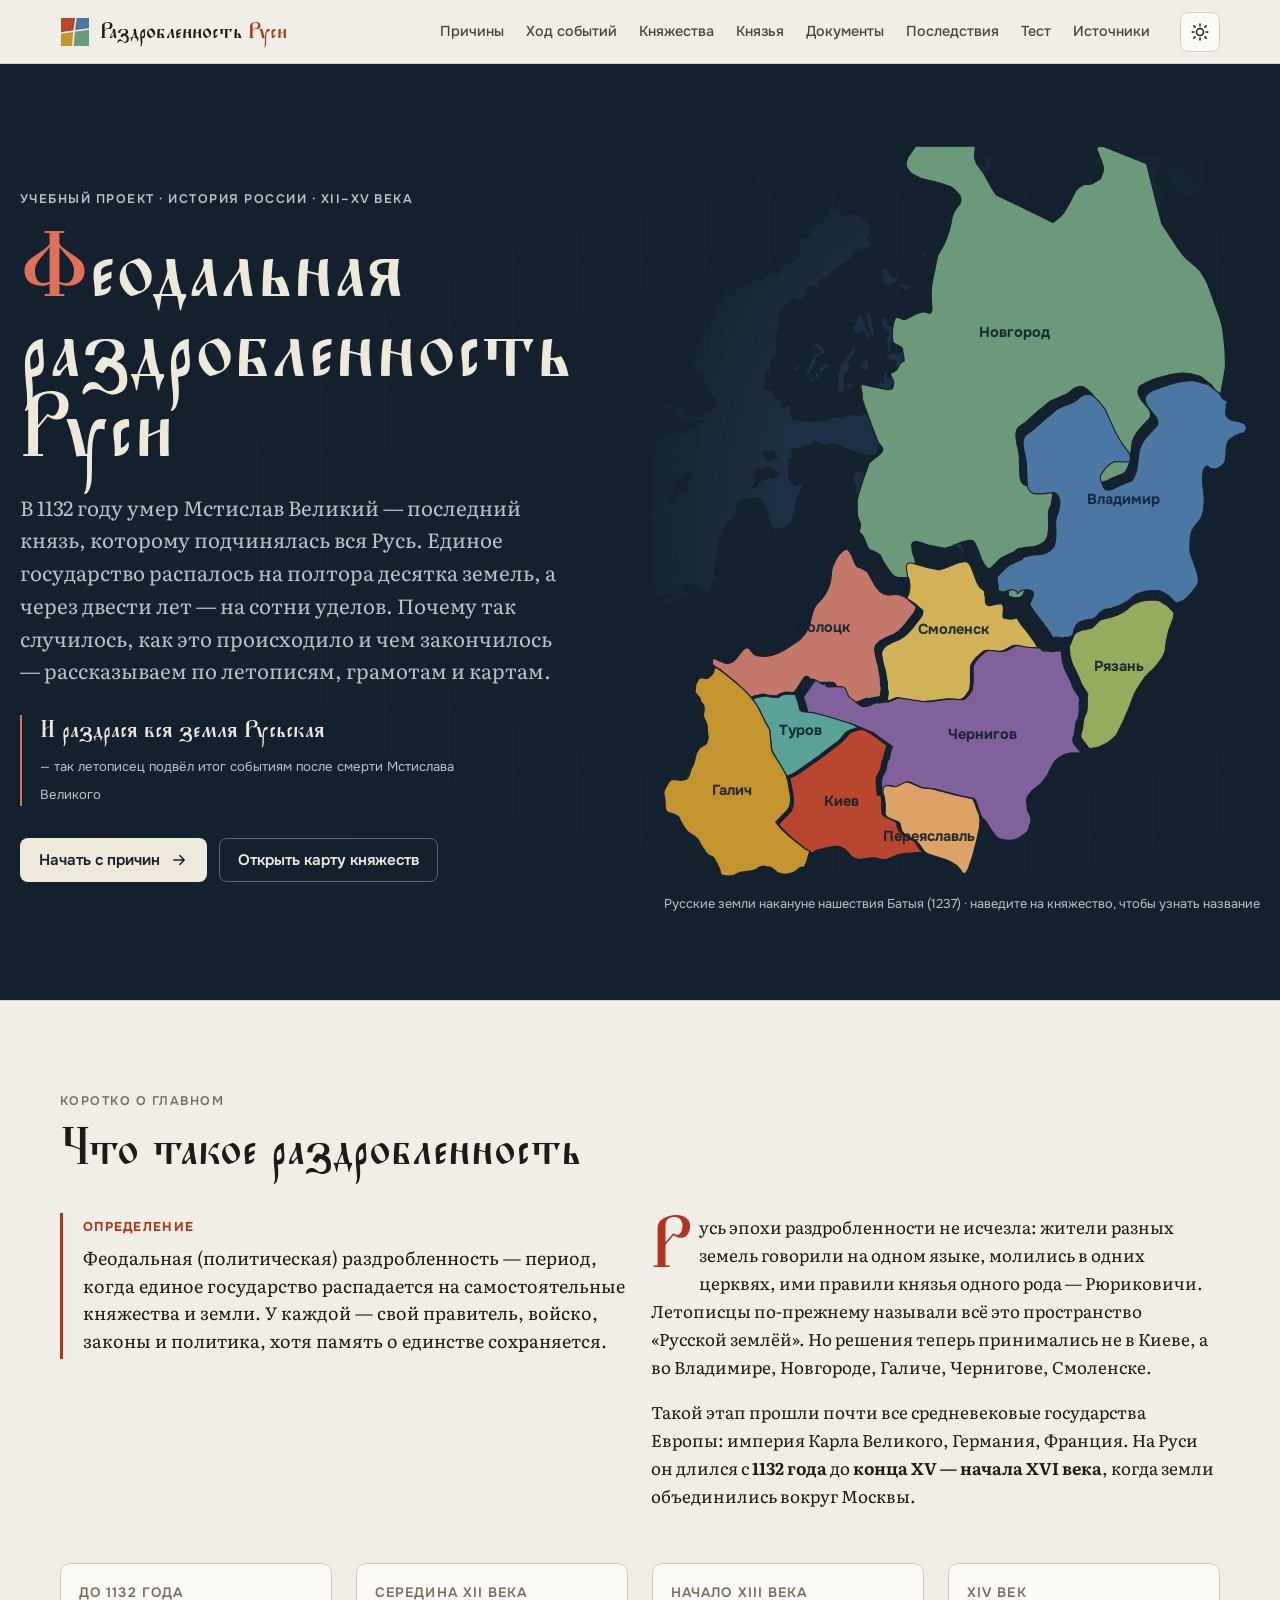
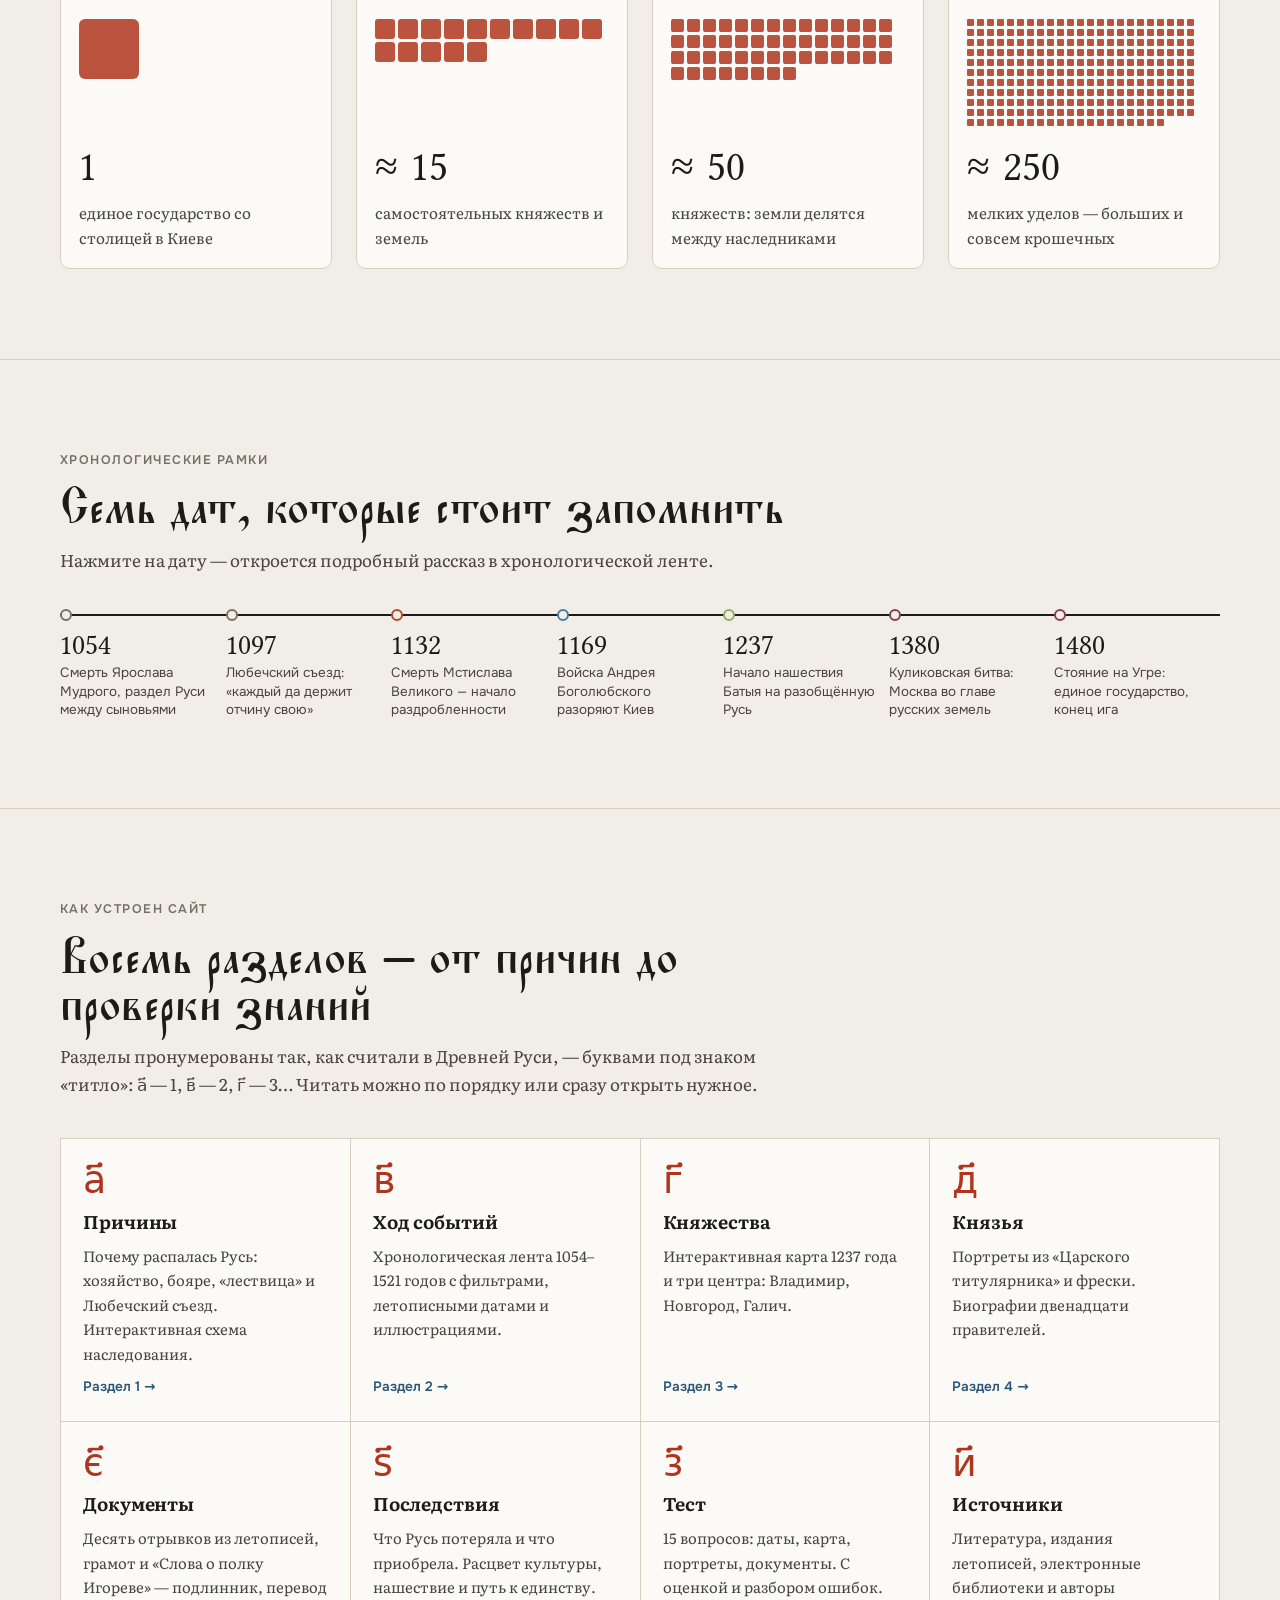
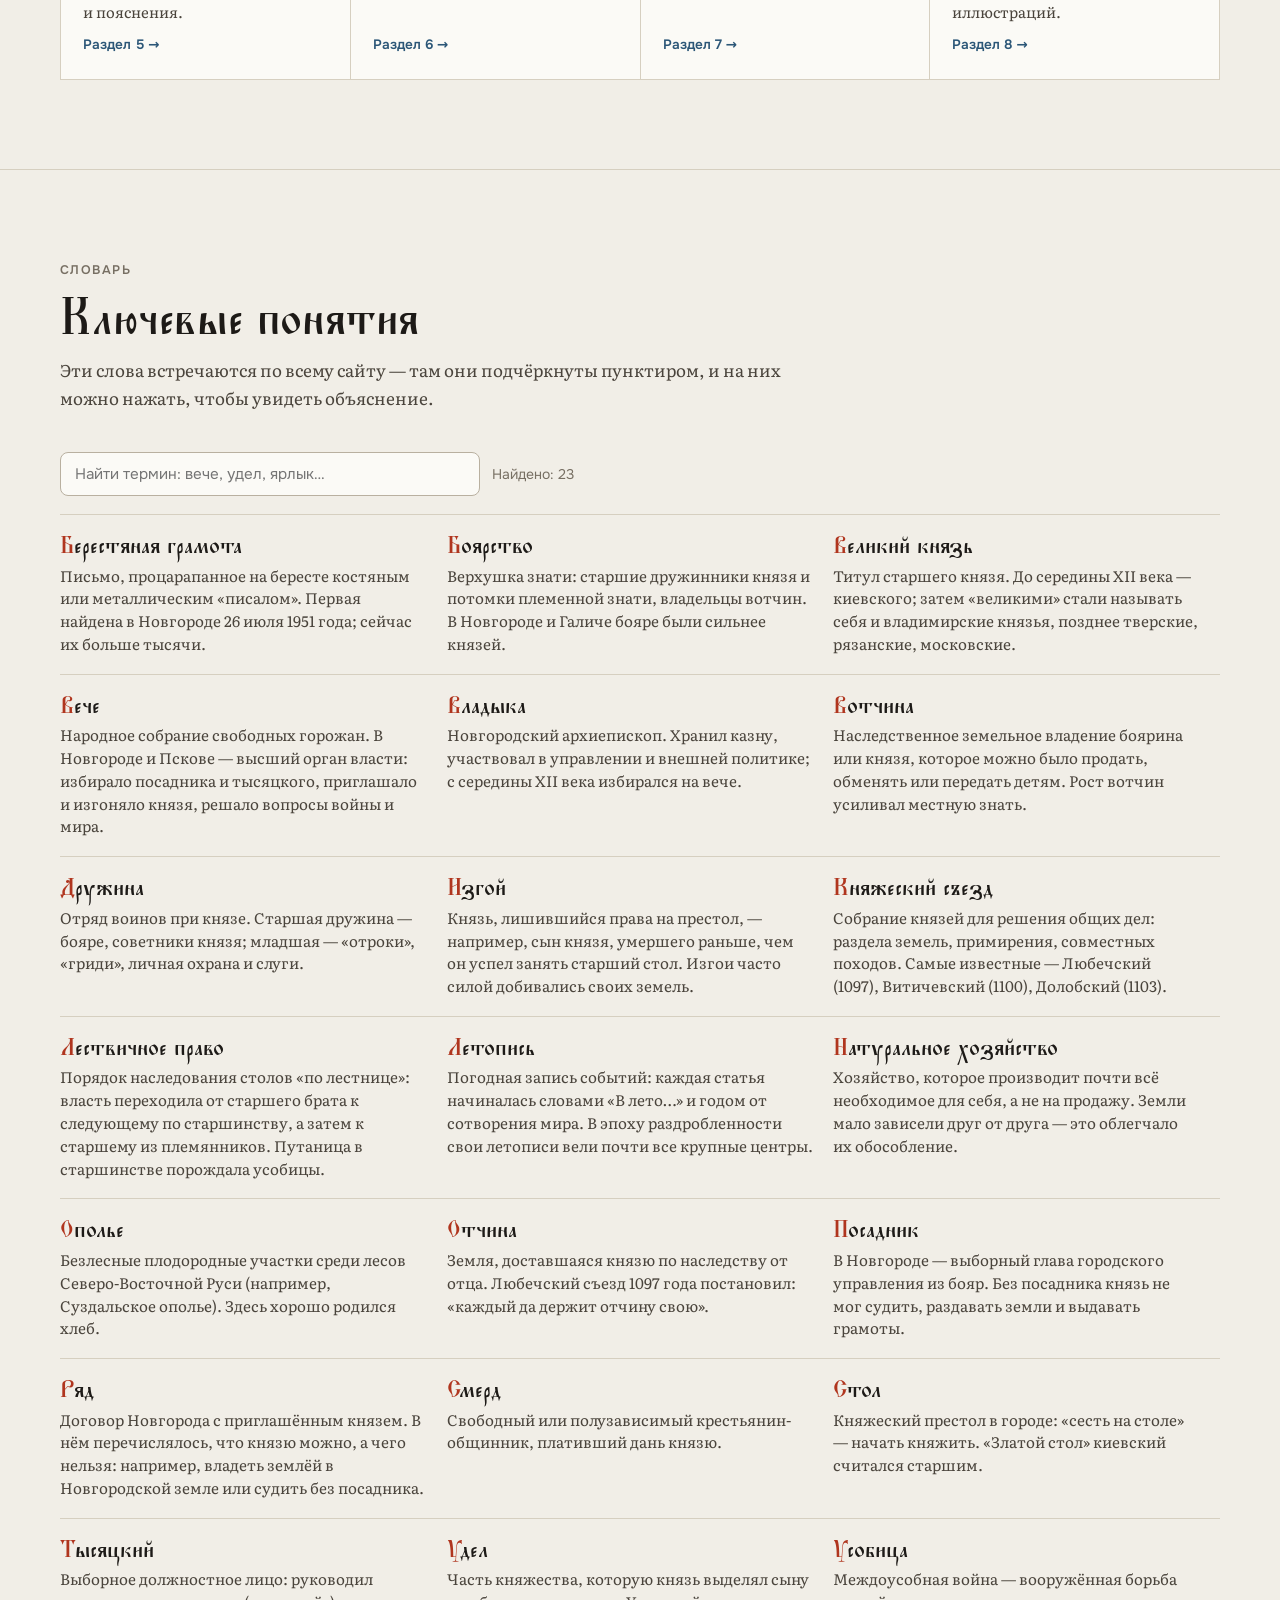
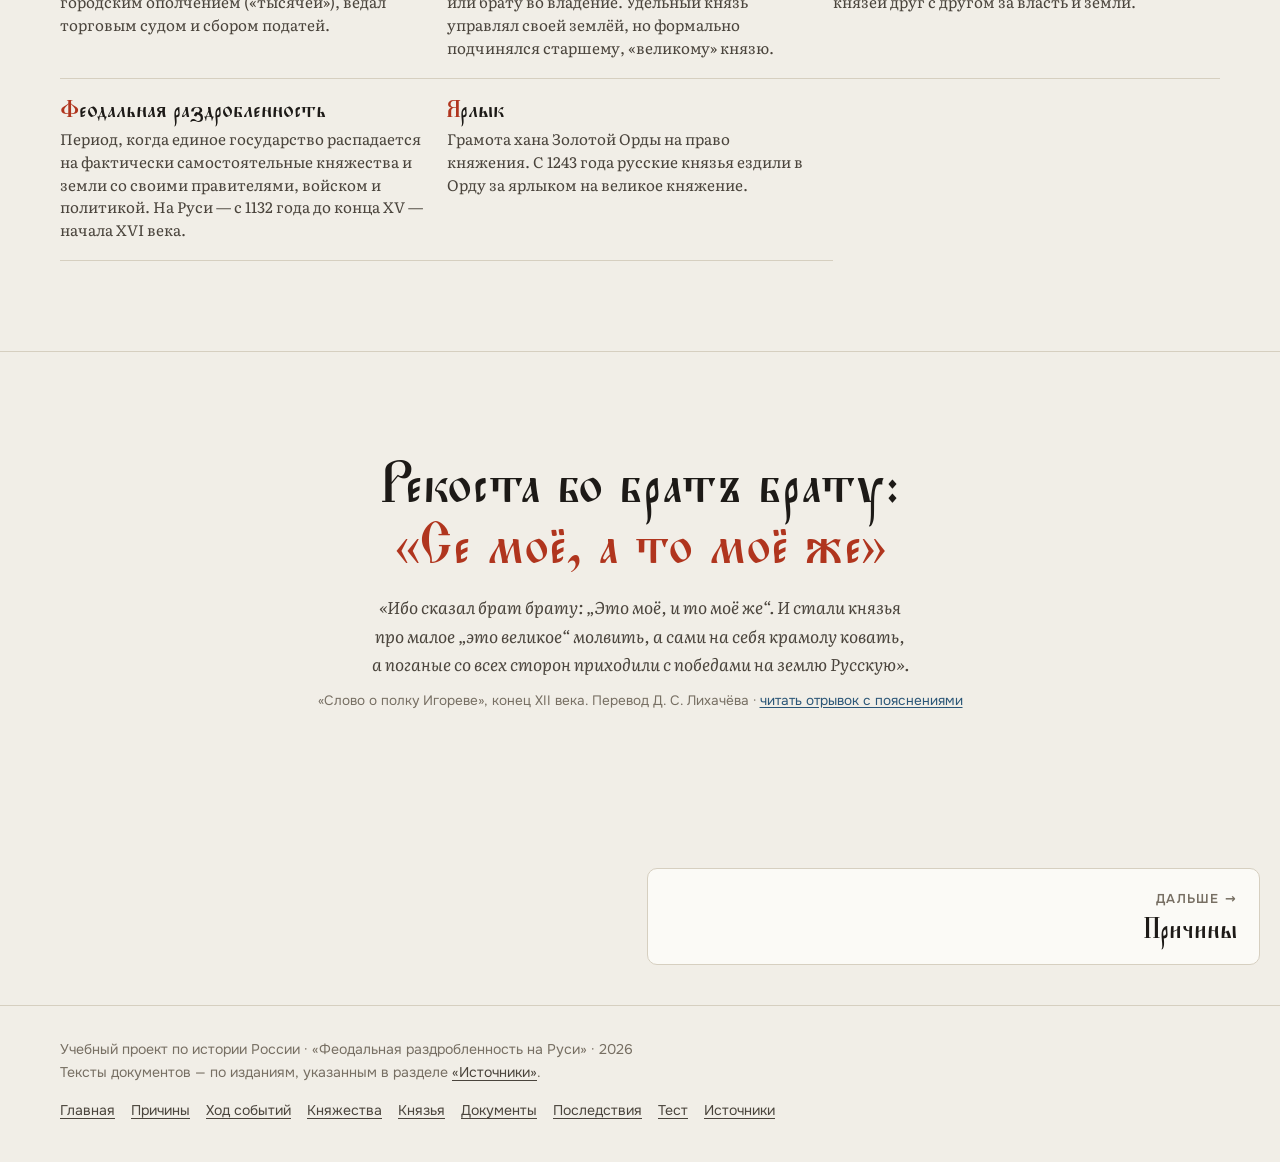
==== index.html @ f71d101f "Сайт «Феодальная раздробленность Руси»: каркас, главная, причины, ход событий, княжества, князья Co-" ====
<!doctype html>
<html lang="ru">
<head>
<meta charset="utf-8">
<meta name="viewport" content="width=device-width, initial-scale=1">
<title>Феодальная раздробленность Руси (XII–XV вв.)</title>
<meta name="description" content="Учебный сайт о феодальной раздробленности Руси: причины, ход событий, ключевые княжества, князья, летописи и грамоты, последствия, карта, хронологическая лента и тест.">
<meta name="theme-color" content="#13202d">
<meta property="og:type" content="website">
<meta property="og:title" content="Феодальная раздробленность Руси (XII–XV вв.)">
<meta property="og:description" content="Учебный сайт о феодальной раздробленности Руси: причины, ход событий, ключевые княжества, князья, летописи и грамоты, последствия, карта, хронологическая лента и тест.">
<meta property="og:image" content="assets/img/og-cover.jpg">
<link rel="icon" href="assets/img/favicon.svg" type="image/svg+xml">
<script>document.documentElement.className+=" js";try{var t=localStorage.getItem("theme");if(t)document.documentElement.setAttribute("data-theme",t)}catch(e){}</script>
<link rel="stylesheet" href="assets/css/fonts.css">
<link rel="stylesheet" href="assets/css/style.css">
<script src="assets/js/glossary.js" defer></script>
<script src="assets/js/principalities.js" defer></script>
<script src="assets/js/map-data.js" defer></script>
<script src="assets/js/map.js" defer></script>
<script src="assets/js/main.js" defer></script>
</head>
<body>
<a class="skip-link" href="#main">Перейти к содержанию</a>
<header class="site-header">
  <div class="container">
    <a class="brand" href="index.html" aria-label="На главную: Феодальная раздробленность Руси"><svg class="brand-mark" viewBox="0 0 30 30" aria-hidden="true"><path class="bm-1" d="M1 1H16L14 14L1 16Z" fill="var(--p-kiev)"/><path class="bm-2" d="M16 1H29V12L14 14Z" fill="var(--p-vladimir)"/><path class="bm-3" d="M1 16L14 14L13 29H1Z" fill="var(--p-galich)"/><path class="bm-4" d="M14 14L29 12V29H13Z" fill="var(--p-novgorod)"/><g fill="none" stroke="var(--bg)" stroke-width="1.6" stroke-linejoin="round"><path d="M16 1L14 14L13 29M1 16L14 14L29 12"/></g></svg><span class="brand-text">Раздробленность <span>Руси</span></span></a>
    <nav class="nav" id="site-nav" aria-label="Разделы сайта">
      <ul class="nav-list">
        <li><a href="prichiny.html"><span class="n" aria-hidden="true">а҃</span>Причины</a></li><li><a href="hod.html"><span class="n" aria-hidden="true">в҃</span>Ход событий</a></li><li><a href="knyazhestva.html"><span class="n" aria-hidden="true">г҃</span>Княжества</a></li><li><a href="knyazya.html"><span class="n" aria-hidden="true">д҃</span>Князья</a></li><li><a href="dokumenty.html"><span class="n" aria-hidden="true">є҃</span>Документы</a></li><li><a href="posledstviya.html"><span class="n" aria-hidden="true">ѕ҃</span>Последствия</a></li><li><a href="test.html"><span class="n" aria-hidden="true">з҃</span>Тест</a></li><li><a href="istochniki.html"><span class="n" aria-hidden="true">и҃</span>Источники</a></li>
      </ul>
    </nav>
    <div class="header-actions">
      <button class="icon-btn theme-toggle" type="button" aria-label="Сменить тему оформления"><svg class="i-sun" viewBox="0 0 24 24" fill="none" stroke="currentColor" stroke-width="1.8" stroke-linecap="round"><circle cx="12" cy="12" r="4.2"/><path d="M12 2.5v2.2M12 19.3v2.2M4.6 4.6l1.6 1.6M17.8 17.8l1.6 1.6M2.5 12h2.2M19.3 12h2.2M4.6 19.4l1.6-1.6M17.8 6.2l1.6-1.6"/></svg><svg class="i-moon" viewBox="0 0 24 24" fill="none" stroke="currentColor" stroke-width="1.8" stroke-linecap="round" stroke-linejoin="round"><path d="M20 14.5A8 8 0 0 1 9.5 4a8 8 0 1 0 10.5 10.5z"/></svg></button>
      <button class="icon-btn menu-toggle" type="button" aria-controls="site-nav" aria-expanded="false" aria-label="Открыть меню"><svg viewBox="0 0 24 24" fill="none" stroke="currentColor" stroke-width="1.8" stroke-linecap="round"><path d="M4 7h16M4 12h16M4 17h16"/></svg></button>
    </div>
  </div>
  <div class="progress" aria-hidden="true"></div>
</header>
<main id="main">
<section class="hero" aria-labelledby="hero-title">
  <div class="container hero-grid">
    <div>
      <span class="eyebrow">Учебный проект · История России · XII–XV века</span>
      <h1 class="h1" id="hero-title"><span class="initial">Ф</span>еодальная раздробленность Руси</h1>
      <p class="lead">В 1132 году умер Мстислав Великий — последний князь, которому подчинялась вся Русь. Единое государство распалось на полтора десятка земель, а через двести лет — на сотни уделов. Почему так случилось, как это происходило и чем закончилось — рассказываем по летописям, грамотам и картам.</p>
      <div class="hero-quote">
        <p>И раздрася вся земля Русьская</p>
        <span>— так летописец подвёл итог событиям после смерти Мстислава Великого</span>
      </div>
      <div class="hero-actions">
        <a class="btn btn-primary" href="prichiny.html">Начать с причин <svg viewBox="0 0 24 24" fill="none" stroke="currentColor" stroke-width="2" stroke-linecap="round" stroke-linejoin="round"><path d="M5 12h14M13 6l6 6-6 6"/></svg></a>
        <a class="btn btn-ghost" href="knyazhestva.html">Открыть карту княжеств</a>
      </div>
    </div>
    <div class="hero-map-wrap">
      <div data-map="hero"></div>
      <p class="hero-map-caption">Русские земли накануне нашествия Батыя (1237) · наведите на княжество, чтобы узнать название</p>
    </div>
  </div>
</section>

<section class="section" aria-labelledby="what-title">
  <div class="container">
    <div class="section-head reveal">
      <span class="eyebrow">Коротко о главном</span>
      <h2 class="h2" id="what-title">Что такое раздробленность</h2>
    </div>
    <div class="grid grid-2 reveal" style="align-items:start">
      <dl class="definition">
        <dt>Определение</dt>
        <dd>Феодальная (политическая) раздробленность — период, когда единое государство распадается на самостоятельные княжества и земли. У каждой — свой правитель, войско, законы и политика, хотя память о единстве сохраняется.</dd>
      </dl>
      <div>
        <p class="initial-letter">Русь эпохи раздробленности не исчезла: жители разных земель говорили на одном языке, молились в одних церквях, ими правили князья одного рода — Рюриковичи. Летописцы по-прежнему называли всё это пространство «Русской землёй». Но решения теперь принимались не в Киеве, а во Владимире, Новгороде, Галиче, Чернигове, Смоленске.</p>
        <p>Такой этап прошли почти все средневековые государства Европы: империя Карла Великого, Германия, Франция. На Руси он длился с <b>1132 года</b> до <b>конца XV — начала XVI века</b>, когда земли объединились вокруг Москвы.</p>
      </div>
    </div>

    <div class="splinter reveal" style="margin-top:36px" aria-label="Как дробилась Русь">
      <div class="splinter-col">
        <span class="splinter-when">До 1132 года</span>
        <div class="splinter-dots" data-dots="1" aria-hidden="true"></div>
        <span class="splinter-num">1</span>
        <p class="splinter-what">единое государство со столицей в Киеве</p>
      </div>
      <div class="splinter-col">
        <span class="splinter-when">Середина XII века</span>
        <div class="splinter-dots" data-dots="15" aria-hidden="true"></div>
        <span class="splinter-num">≈ 15</span>
        <p class="splinter-what">самостоятельных княжеств и земель</p>
      </div>
      <div class="splinter-col">
        <span class="splinter-when">Начало XIII века</span>
        <div class="splinter-dots" data-dots="50" aria-hidden="true"></div>
        <span class="splinter-num">≈ 50</span>
        <p class="splinter-what">княжеств: земли делятся между наследниками</p>
      </div>
      <div class="splinter-col">
        <span class="splinter-when">XIV век</span>
        <div class="splinter-dots" data-dots="250" aria-hidden="true"></div>
        <span class="splinter-num">≈ 250</span>
        <p class="splinter-what">мелких уделов — больших и совсем крошечных</p>
      </div>
    </div>
  </div>
</section>

<section class="section" aria-labelledby="dates-title">
  <div class="container">
    <div class="section-head reveal">
      <span class="eyebrow">Хронологические рамки</span>
      <h2 class="h2" id="dates-title">Семь дат, которые стоит запомнить</h2>
      <p>Нажмите на дату — откроется подробный рассказ в хронологической ленте.</p>
    </div>
    <nav class="mini-ribbon reveal" aria-label="Ключевые даты">
      <a href="hod.html#y1054" style="--c:var(--p-all)"><span class="mr-year">1054</span><span class="mr-text">Смерть Ярослава Мудрого, раздел Руси между сыновьями</span></a>
      <a href="hod.html#y1097" style="--c:var(--p-all)"><span class="mr-year">1097</span><span class="mr-text">Любечский съезд: «каждый да держит отчину свою»</span></a>
      <a href="hod.html#y1132" style="--c:var(--p-kiev)"><span class="mr-year">1132</span><span class="mr-text">Смерть Мстислава Великого — начало раздробленности</span></a>
      <a href="hod.html#y1169" style="--c:var(--p-vladimir)"><span class="mr-year">1169</span><span class="mr-text">Войска Андрея Боголюбского разоряют Киев</span></a>
      <a href="hod.html#y1237" style="--c:var(--p-ryazan)"><span class="mr-year">1237</span><span class="mr-text">Начало нашествия Батыя на разобщённую Русь</span></a>
      <a href="hod.html#y1380" style="--c:var(--p-moscow)"><span class="mr-year">1380</span><span class="mr-text">Куликовская битва: Москва во главе русских земель</span></a>
      <a href="hod.html#y1480" style="--c:var(--p-moscow)"><span class="mr-year">1480</span><span class="mr-text">Стояние на Угре: единое государство, конец ига</span></a>
    </nav>
  </div>
</section>

<section class="section" aria-labelledby="course-title">
  <div class="container">
    <div class="section-head reveal">
      <span class="eyebrow">Как устроен сайт</span>
      <h2 class="h2" id="course-title">Восемь разделов — от причин до проверки знаний</h2>
      <p>Разделы пронумерованы так, как считали в Древней Руси, — буквами под знаком «титло»: а҃ — 1, в҃ — 2, г҃ — 3… Читать можно по порядку или сразу открыть нужное.</p>
    </div>
    <div class="course reveal">
      <a href="prichiny.html"><span class="cyr-num" aria-hidden="true">а҃</span><h3>Причины</h3><p>Почему распалась Русь: хозяйство, бояре, «лествица» и Любечский съезд. Интерактивная схема наследования.</p><span class="go">Раздел 1 →</span></a>
      <a href="hod.html"><span class="cyr-num" aria-hidden="true">в҃</span><h3>Ход событий</h3><p>Хронологическая лента 1054–1521 годов с фильтрами, летописными датами и иллюстрациями.</p><span class="go">Раздел 2 →</span></a>
      <a href="knyazhestva.html"><span class="cyr-num" aria-hidden="true">г҃</span><h3>Княжества</h3><p>Интерактивная карта 1237 года и три центра: Владимир, Новгород, Галич.</p><span class="go">Раздел 3 →</span></a>
      <a href="knyazya.html"><span class="cyr-num" aria-hidden="true">д҃</span><h3>Князья</h3><p>Портреты из «Царского титулярника» и фрески. Биографии двенадцати правителей.</p><span class="go">Раздел 4 →</span></a>
      <a href="dokumenty.html"><span class="cyr-num" aria-hidden="true">є҃</span><h3>Документы</h3><p>Десять отрывков из летописей, грамот и «Слова о полку Игореве» — подлинник, перевод и пояснения.</p><span class="go">Раздел 5 →</span></a>
      <a href="posledstviya.html"><span class="cyr-num" aria-hidden="true">ѕ҃</span><h3>Последствия</h3><p>Что Русь потеряла и что приобрела. Расцвет культуры, нашествие и путь к единству.</p><span class="go">Раздел 6 →</span></a>
      <a href="test.html"><span class="cyr-num" aria-hidden="true">з҃</span><h3>Тест</h3><p>15 вопросов: даты, карта, портреты, документы. С оценкой и разбором ошибок.</p><span class="go">Раздел 7 →</span></a>
      <a href="istochniki.html"><span class="cyr-num" aria-hidden="true">и҃</span><h3>Источники</h3><p>Литература, издания летописей, электронные библиотеки и авторы иллюстраций.</p><span class="go">Раздел 8 →</span></a>
    </div>
  </div>
</section>

<section class="section" aria-labelledby="terms-title" id="slovar">
  <div class="container">
    <div class="section-head reveal">
      <span class="eyebrow">Словарь</span>
      <h2 class="h2" id="terms-title">Ключевые понятия</h2>
      <p>Эти слова встречаются по всему сайту — там они подчёркнуты пунктиром, и на них можно нажать, чтобы увидеть объяснение.</p>
    </div>
    <div class="glossary-tools">
      <label class="visually-hidden" for="gsearch">Поиск по словарю</label>
      <input class="search" id="gsearch" type="search" placeholder="Найти термин: вече, удел, ярлык…" data-glossary-search autocomplete="off">
      <span class="small muted ui" data-glossary-count aria-live="polite"></span>
    </div>
    <dl class="glossary" data-glossary></dl>
  </div>
</section>

<section class="section pull" aria-label="Цитата из «Слова о полку Игореве»">
  <div class="container reveal">
    <p class="orig">Рекоста бо братъ брату: <b>«Се моё, а то моё же»</b></p>
    <p class="trans">«Ибо сказал брат брату: „Это моё, и то моё же“. И стали князья про малое „это великое“ молвить, а сами на себя крамолу ковать, а поганые со всех сторон приходили с победами на землю Русскую».</p>
    <p class="src">«Слово о полку Игореве», конец XII века. Перевод Д. С. Лихачёва · <a href="dokumenty.html#slovo">читать отрывок с пояснениями</a></p>
  </div>
</section>
</main>
<nav class="container pager" aria-label="Соседние разделы"><a class="next" href="prichiny.html"><span class="dir">Дальше →</span><span class="ttl">Причины</span></a></nav>
<footer class="site-footer">
  <div class="container">
    <p style="margin:0">Учебный проект по истории России · «Феодальная раздробленность на Руси» · 2026<br>Тексты документов — по изданиям, указанным в разделе <a href="istochniki.html">«Источники»</a>.</p>
    <ul class="footer-nav"><li><a href="index.html">Главная</a></li><li><a href="prichiny.html">Причины</a></li><li><a href="hod.html">Ход событий</a></li><li><a href="knyazhestva.html">Княжества</a></li><li><a href="knyazya.html">Князья</a></li><li><a href="dokumenty.html">Документы</a></li><li><a href="posledstviya.html">Последствия</a></li><li><a href="test.html">Тест</a></li><li><a href="istochniki.html">Источники</a></li></ul>
  </div>
</footer>
<button class="icon-btn to-top" type="button" aria-label="Наверх"><svg viewBox="0 0 24 24" fill="none" stroke="currentColor" stroke-width="1.8" stroke-linecap="round" stroke-linejoin="round"><path d="M12 19V5M6 11l6-6 6 6"/></svg></button>
</body>
</html>
---- assets/css/fonts.css ----
@font-face {
  font-family: 'Literata';
  font-style: italic;
  font-weight: 400 600;
  font-display: swap;
  src: url(../fonts/literata-cyrillic-ext-400_600-italic.woff2) format('woff2');
  unicode-range: U+0460-052F, U+1C80-1C8A, U+20B4, U+2DE0-2DFF, U+A640-A69F, U+FE2E-FE2F;
}
@font-face {
  font-family: 'Literata';
  font-style: italic;
  font-weight: 400 600;
  font-display: swap;
  src: url(../fonts/literata-cyrillic-400_600-italic.woff2) format('woff2');
  unicode-range: U+0301, U+0400-045F, U+0490-0491, U+04B0-04B1, U+2116;
}
@font-face {
  font-family: 'Literata';
  font-style: italic;
  font-weight: 400 600;
  font-display: swap;
  src: url(../fonts/literata-latin-400_600-italic.woff2) format('woff2');
  unicode-range: U+0000-00FF, U+0131, U+0152-0153, U+02BB-02BC, U+02C6, U+02DA, U+02DC, U+0304, U+0308, U+0329, U+2000-206F, U+20AC, U+2122, U+2191, U+2193, U+2212, U+2215, U+FEFF, U+FFFD;
}
@font-face {
  font-family: 'Literata';
  font-style: normal;
  font-weight: 400 700;
  font-display: swap;
  src: url(../fonts/literata-cyrillic-ext-400_700-normal.woff2) format('woff2');
  unicode-range: U+0460-052F, U+1C80-1C8A, U+20B4, U+2DE0-2DFF, U+A640-A69F, U+FE2E-FE2F;
}
@font-face {
  font-family: 'Literata';
  font-style: normal;
  font-weight: 400 700;
  font-display: swap;
  src: url(../fonts/literata-cyrillic-400_700-normal.woff2) format('woff2');
  unicode-range: U+0301, U+0400-045F, U+0490-0491, U+04B0-04B1, U+2116;
}
@font-face {
  font-family: 'Literata';
  font-style: normal;
  font-weight: 400 700;
  font-display: swap;
  src: url(../fonts/literata-latin-400_700-normal.woff2) format('woff2');
  unicode-range: U+0000-00FF, U+0131, U+0152-0153, U+02BB-02BC, U+02C6, U+02DA, U+02DC, U+0304, U+0308, U+0329, U+2000-206F, U+20AC, U+2122, U+2191, U+2193, U+2212, U+2215, U+FEFF, U+FFFD;
}
@font-face {
  font-family: 'Onest';
  font-style: normal;
  font-weight: 400 700;
  font-display: swap;
  src: url(../fonts/onest-cyrillic-ext-400_700-normal.woff2) format('woff2');
  unicode-range: U+0460-052F, U+1C80-1C8A, U+20B4, U+2DE0-2DFF, U+A640-A69F, U+FE2E-FE2F;
}
@font-face {
  font-family: 'Onest';
  font-style: normal;
  font-weight: 400 700;
  font-display: swap;
  src: url(../fonts/onest-cyrillic-400_700-normal.woff2) format('woff2');
  unicode-range: U+0301, U+0400-045F, U+0490-0491, U+04B0-04B1, U+2116;
}
@font-face {
  font-family: 'Onest';
  font-style: normal;
  font-weight: 400 700;
  font-display: swap;
  src: url(../fonts/onest-latin-400_700-normal.woff2) format('woff2');
  unicode-range: U+0000-00FF, U+0131, U+0152-0153, U+02BB-02BC, U+02C6, U+02DA, U+02DC, U+0304, U+0308, U+0329, U+2000-206F, U+20AC, U+2122, U+2191, U+2193, U+2212, U+2215, U+FEFF, U+FFFD;
}
@font-face {
  font-family: 'Ponomar';
  font-style: normal;
  font-weight: 400;
  font-display: swap;
  src: url(../fonts/ponomar-cyrillic-ext-400-normal.woff2) format('woff2');
  unicode-range: U+0460-052F, U+1C80-1C8A, U+20B4, U+2DE0-2DFF, U+A640-A69F, U+FE2E-FE2F;
}
@font-face {
  font-family: 'Ponomar';
  font-style: normal;
  font-weight: 400;
  font-display: swap;
  src: url(../fonts/ponomar-cyrillic-400-normal.woff2) format('woff2');
  unicode-range: U+0301, U+0400-045F, U+0490-0491, U+04B0-04B1, U+2116;
}
@font-face {
  font-family: 'Ponomar';
  font-style: normal;
  font-weight: 400;
  font-display: swap;
  src: url(../fonts/ponomar-latin-400-normal.woff2) format('woff2');
  unicode-range: U+0000-00FF, U+0131, U+0152-0153, U+02BB-02BC, U+02C6, U+02DA, U+02DC, U+0304, U+0308, U+0329, U+2000-206F, U+20AC, U+2122, U+2191, U+2193, U+2212, U+2215, U+FEFF, U+FFFD;
}
---- assets/css/style.css ----
/* ==========================================================================
   Феодальная раздробленность Руси — стили сайта
   Палитра взята из пигментов древнерусской живописи:
   левкас (грунт иконы), сажа, киноварь, голубец, охра, ярь-медянка.
   ========================================================================== */

:root {
  /* — Цвета — */
  --bg: #f1eee7;            /* левкас */
  --surface: #fbfaf6;       /* лист */
  --surface-2: #e7e2d7;     /* приглушённая подложка */
  --ink: #1d1a17;           /* сажа */
  --ink-2: #4a443c;
  --ink-3: #776f63;
  --line: #d6cfc0;
  --line-strong: #b9b0a0;
  --cinnabar: #b0351e;      /* киноварь — буквицы, даты, текущий пункт */
  --azure: #2b5677;         /* голубец — ссылки и элементы управления */
  --azure-ink: #ffffff;
  --ochre: #b5832a;         /* охра — выделения */
  --verdigris: #2f7660;     /* ярь — верный ответ */
  --danger: #a3301b;
  --hero-bg: #13202d;       /* ночной голубец */
  --hero-ink: #efe9dc;
  --hero-ink-2: #b9c3cb;
  --shadow: 0 1px 2px rgba(29, 26, 23, .06), 0 8px 24px -12px rgba(29, 26, 23, .25);
  --focus: 0 0 0 3px color-mix(in srgb, var(--azure) 45%, transparent);

  /* — Цвета княжеств (единые для карты, карточек, ленты и портретов) — */
  --p-novgorod: #6a9a79;
  --p-vladimir: #4b78a3;
  --p-ryazan: #95ab5d;
  --p-smolensk: #d2b257;
  --p-polotsk: #c3786a;
  --p-chernigov: #80619a;
  --p-kiev: #b9472f;
  --p-pereyaslavl: #dda265;
  --p-turov: #5aa198;
  --p-galich: #c4952f;
  --p-moscow: #8a3b52;
  --p-all: #7a7062;

  /* — Шрифты — */
  --f-display: "Ponomar", "Literata", Georgia, serif;
  --f-body: "Literata", Georgia, "Times New Roman", serif;
  --f-ui: "Onest", system-ui, -apple-system, "Segoe UI", Roboto, sans-serif;

  /* — Ритм — */
  --gutter: clamp(16px, 4vw, 40px);
  --maxw: 1240px;
  --measure: 68ch;
  --radius: 10px;
  --radius-sm: 6px;
  --header-h: 64px;

  color-scheme: light;
}

@media (prefers-color-scheme: dark) {
  :root:not([data-theme="light"]) {
    --bg: #11161c;
    --surface: #18202a;
    --surface-2: #202935;
    --ink: #ece6da;
    --ink-2: #c3bbad;
    --ink-3: #8f887b;
    --line: #2c3541;
    --line-strong: #3d4856;
    --cinnabar: #e0705a;
    --azure: #8fbbdc;
    --azure-ink: #0e151c;
    --ochre: #ddb062;
    --verdigris: #6fbda2;
    --danger: #ec8a73;
    --hero-bg: #0b1219;
    --shadow: 0 1px 2px rgba(0, 0, 0, .3), 0 10px 28px -14px rgba(0, 0, 0, .7);
    color-scheme: dark;
  }
}
:root[data-theme="dark"] {
  --bg: #11161c;
  --surface: #18202a;
  --surface-2: #202935;
  --ink: #ece6da;
  --ink-2: #c3bbad;
  --ink-3: #8f887b;
  --line: #2c3541;
  --line-strong: #3d4856;
  --cinnabar: #e0705a;
  --azure: #8fbbdc;
  --azure-ink: #0e151c;
  --ochre: #ddb062;
  --verdigris: #6fbda2;
  --danger: #ec8a73;
  --hero-bg: #0b1219;
  --shadow: 0 1px 2px rgba(0, 0, 0, .3), 0 10px 28px -14px rgba(0, 0, 0, .7);
  color-scheme: dark;
}

/* ==========================================================================
   База
   ========================================================================== */
*, *::before, *::after { box-sizing: border-box; }
html { -webkit-text-size-adjust: 100%; scroll-behavior: smooth; scroll-padding-top: calc(var(--header-h) + 16px); }
@media (prefers-reduced-motion: reduce) { html { scroll-behavior: auto; } }
body {
  margin: 0;
  background: var(--bg);
  color: var(--ink);
  font-family: var(--f-body);
  font-size: 1.0625rem;
  line-height: 1.65;
  font-optical-sizing: auto;
  text-rendering: optimizeLegibility;
  overflow-x: hidden;
}
img, svg { max-width: 100%; height: auto; display: block; }
a { color: var(--azure); text-decoration-thickness: 1px; text-underline-offset: .18em; }
a:hover { text-decoration-thickness: 2px; }
:focus-visible { outline: none; box-shadow: var(--focus); border-radius: 4px; }
button { font: inherit; color: inherit; }
p { margin: 0 0 1em; }
h1, h2, h3, h4 { margin: 0; font-weight: 400; line-height: 1.1; }
h3 { font-family: var(--f-body); font-weight: 650; font-size: 1.25rem; line-height: 1.3; letter-spacing: -.005em; }
h4 { font-family: var(--f-ui); font-weight: 600; font-size: 1rem; line-height: 1.35; }
ul, ol { padding-left: 1.25em; margin: 0 0 1em; }
li + li { margin-top: .35em; }
strong, b { font-weight: 650; }
em { font-style: italic; }
hr { border: 0; border-top: 1px solid var(--line); margin: 2.5rem 0; }
::selection { background: color-mix(in srgb, var(--ochre) 35%, transparent); }

.skip-link {
  position: absolute; left: 12px; top: -60px; z-index: 100;
  background: var(--azure); color: var(--azure-ink); padding: 10px 14px; border-radius: 6px;
  font-family: var(--f-ui); font-weight: 600; text-decoration: none;
}
.skip-link:focus { top: 12px; }
.visually-hidden { position: absolute !important; width: 1px; height: 1px; overflow: hidden; clip: rect(0 0 0 0); white-space: nowrap; }

.container { width: 100%; max-width: var(--maxw); margin: 0 auto; padding: 0 var(--gutter); }
.measure { max-width: var(--measure); }

/* ==========================================================================
   Типографика: устав, буквицы, рубрики
   ========================================================================== */
.display { font-family: var(--f-display); font-weight: 400; letter-spacing: .005em; }
.h1 {
  font-family: var(--f-display);
  font-size: clamp(2.5rem, 6.4vw, 5.4rem);
  line-height: .98;
}
.h2, .section-title {
  font-family: var(--f-display);
  font-size: clamp(1.9rem, 3.6vw, 2.85rem);
  line-height: 1.04;
}
.h1 .initial, .section-title .initial { color: var(--cinnabar); }
.eyebrow {
  display: inline-flex; align-items: center; gap: .6em;
  font-family: var(--f-ui); font-size: .78rem; font-weight: 600;
  letter-spacing: .12em; text-transform: uppercase; color: var(--ink-3);
}
.eyebrow .num { font-family: var(--f-display); font-size: 1.35rem; letter-spacing: 0; text-transform: none; color: var(--cinnabar); line-height: 1; }
.lead { font-size: clamp(1.1rem, 1.6vw, 1.28rem); line-height: 1.6; color: var(--ink-2); }
.small, small { font-size: .875rem; }
.muted { color: var(--ink-3); }
.ui { font-family: var(--f-ui); }

/* Буквица: первая буква абзаца — киноварью, уставом, как в летописи */
.initial-letter::first-letter {
  font-family: var(--f-display);
  color: var(--cinnabar);
  float: left;
  font-size: 3.9em;
  line-height: .82;
  padding: .06em .1em 0 0;
}

/* Кириллическая цифирь */
.cyr-num { font-family: var(--f-display); color: var(--cinnabar); }

/* Летописная дата: от сотворения мира / от Рождества Христова */
.am { font-family: var(--f-ui); font-size: .78em; color: var(--ink-3); letter-spacing: .02em; }

/* ==========================================================================
   Шапка и навигация
   ========================================================================== */
.site-header {
  position: sticky; top: 0; z-index: 50;
  height: var(--header-h);
  background: color-mix(in srgb, var(--bg) 88%, transparent);
  backdrop-filter: saturate(1.4) blur(10px);
  -webkit-backdrop-filter: saturate(1.4) blur(10px);
  border-bottom: 1px solid var(--line);
}
.site-header .container { height: 100%; display: flex; align-items: center; gap: 20px; }
.brand { display: inline-flex; align-items: center; gap: 10px; text-decoration: none; color: var(--ink); flex-shrink: 0; }
.brand-mark { width: 30px; height: 30px; }
.brand-mark path { transition: transform .4s cubic-bezier(.2, .8, .2, 1); }
.brand:hover .brand-mark .bm-1 { transform: translate(-1.5px, -1.5px); }
.brand:hover .brand-mark .bm-2 { transform: translate(1.5px, -1.5px); }
.brand:hover .brand-mark .bm-3 { transform: translate(-1.5px, 1.5px); }
.brand:hover .brand-mark .bm-4 { transform: translate(1.5px, 1.5px); }
.brand-text { font-family: var(--f-display); font-size: 1.32rem; line-height: 1; white-space: nowrap; }
.brand-text span { color: var(--cinnabar); }

.nav { margin-left: auto; }
.nav-list { display: flex; gap: 2px; list-style: none; margin: 0; padding: 0; }
.nav-list li { margin: 0; }
.nav-list a {
  display: block; padding: 8px 10px; border-radius: 6px;
  font-family: var(--f-ui); font-size: .9rem; font-weight: 500;
  color: var(--ink-2); text-decoration: none; white-space: nowrap;
  position: relative;
}
.nav-list a:hover { color: var(--ink); background: var(--surface-2); }
.nav-list a[aria-current="page"] { color: var(--ink); }
.nav-list a[aria-current="page"]::after {
  content: ""; position: absolute; left: 10px; right: 10px; bottom: 2px; height: 2px;
  background: var(--cinnabar); border-radius: 2px;
}
.nav-list .n { display: none; }

.header-actions { display: flex; align-items: center; gap: 6px; }
.icon-btn {
  width: 40px; height: 40px; display: inline-grid; place-items: center;
  border: 1px solid var(--line); border-radius: 8px; background: var(--surface);
  color: var(--ink); cursor: pointer; padding: 0;
}
.icon-btn:hover { border-color: var(--line-strong); }
.icon-btn svg { width: 20px; height: 20px; }
.theme-toggle .i-moon { display: none; }
:root[data-theme="dark"] .theme-toggle .i-sun { display: none; }
:root[data-theme="dark"] .theme-toggle .i-moon { display: block; }
@media (prefers-color-scheme: dark) {
  :root:not([data-theme="light"]) .theme-toggle .i-sun { display: none; }
  :root:not([data-theme="light"]) .theme-toggle .i-moon { display: block; }
}
.menu-toggle { display: none; }

.progress { position: absolute; left: 0; bottom: -1px; height: 2px; width: 0; background: var(--cinnabar); transition: width .1s linear; }

@media (max-width: 1180px) {
  .menu-toggle { display: inline-grid; }
  .nav {
    position: fixed; inset: var(--header-h) 0 auto 0; margin: 0;
    background: var(--bg); border-bottom: 1px solid var(--line);
    max-height: calc(100dvh - var(--header-h)); overflow-y: auto;
    transform: translateY(-8px); opacity: 0; visibility: hidden;
    transition: opacity .2s ease, transform .2s ease, visibility 0s linear .2s;
    box-shadow: var(--shadow);
  }
  .nav.is-open { transform: none; opacity: 1; visibility: visible; transition: opacity .2s ease, transform .2s ease; }
  .nav-list { flex-direction: column; padding: 10px var(--gutter) 18px; gap: 0; }
  .nav-list a { display: flex; align-items: baseline; gap: 14px; padding: 12px 6px; font-size: 1.05rem; border-bottom: 1px solid var(--line); border-radius: 0; }
  .nav-list li:last-child a { border-bottom: 0; }
  .nav-list .n { display: inline-block; min-width: 1.6em; font-family: var(--f-display); font-size: 1.35rem; color: var(--cinnabar); }
  .nav-list a[aria-current="page"]::after { display: none; }
  .nav-list a[aria-current="page"] { background: var(--surface-2); }
  .header-actions { margin-left: auto; }
}
@media (max-width: 420px) {
  .brand-text { font-size: 1.12rem; }
}

/* ==========================================================================
   Шапка страницы раздела
   ========================================================================== */
.page-hero { padding: clamp(40px, 7vw, 88px) 0 clamp(28px, 4vw, 48px); border-bottom: 1px solid var(--line); position: relative; overflow: hidden; }
.page-hero .h1 { margin: 14px 0 18px; max-width: 16ch; }
.page-hero .lead { max-width: 60ch; margin: 0; }
.page-hero-grid { display: grid; grid-template-columns: minmax(0, 1.25fr) minmax(0, 1fr); gap: clamp(24px, 5vw, 64px); align-items: end; }
.page-hero-aside { justify-self: end; max-width: 380px; }
@media (max-width: 860px) {
  .page-hero-grid { grid-template-columns: 1fr; }
  .page-hero-aside { justify-self: stretch; max-width: none; }
}
.breadcrumbs { font-family: var(--f-ui); font-size: .85rem; color: var(--ink-3); }
.breadcrumbs a { color: var(--ink-3); }

/* ==========================================================================
   Раскладка статьи с оглавлением
   ========================================================================== */
.article-layout { display: grid; grid-template-columns: 220px minmax(0, 1fr); gap: clamp(28px, 4vw, 64px); padding: clamp(32px, 5vw, 64px) 0 40px; }
.toc { position: sticky; top: calc(var(--header-h) + 24px); align-self: start; font-family: var(--f-ui); font-size: .9rem; }
.toc-title { font-size: .74rem; font-weight: 600; letter-spacing: .12em; text-transform: uppercase; color: var(--ink-3); margin-bottom: 10px; }
.toc ol { list-style: none; margin: 0; padding: 0; border-left: 1px solid var(--line); }
.toc li { margin: 0; }
.toc a { display: block; padding: 6px 0 6px 14px; margin-left: -1px; border-left: 2px solid transparent; color: var(--ink-3); text-decoration: none; line-height: 1.35; }
.toc a:hover { color: var(--ink); }
.toc a.is-active { color: var(--ink); border-left-color: var(--cinnabar); font-weight: 600; }
.article { min-width: 0; }
.article > section { padding-bottom: clamp(36px, 5vw, 64px); }
.article > section + section { padding-top: clamp(36px, 5vw, 64px); border-top: 1px solid var(--line); }
.article .section-title { margin-bottom: 20px; }
.article .prose { max-width: var(--measure); }
@media (max-width: 1000px) {
  .article-layout { grid-template-columns: 1fr; }
  .toc { position: static; }
  .toc ol { display: flex; flex-wrap: wrap; gap: 8px; border: 0; }
  .toc a { border: 1px solid var(--line); border-radius: 999px; padding: 6px 12px; margin: 0; background: var(--surface); }
  .toc a.is-active { border-color: var(--cinnabar); }
}

.section { padding: clamp(48px, 7vw, 96px) 0; }
.section + .section { border-top: 1px solid var(--line); }
.section-head { display: grid; gap: 14px; margin-bottom: clamp(24px, 4vw, 40px); max-width: 760px; }
.section-head p { margin: 0; color: var(--ink-2); }

/* ==========================================================================
   Компоненты
   ========================================================================== */
.btn {
  display: inline-flex; align-items: center; gap: 10px;
  padding: 12px 18px; border-radius: 8px; border: 1px solid transparent;
  font-family: var(--f-ui); font-weight: 600; font-size: .95rem; line-height: 1.2;
  text-decoration: none; cursor: pointer; transition: transform .15s ease, background .15s ease, border-color .15s;
}
.btn svg { width: 18px; height: 18px; }
.btn-primary { background: var(--azure); color: var(--azure-ink); }
.btn-primary:hover { transform: translateY(-1px); }
.btn-ghost { border-color: var(--line-strong); color: var(--ink); background: transparent; }
.btn-ghost:hover { background: var(--surface-2); }
.btn-small { padding: 8px 12px; font-size: .85rem; }
.btn[disabled] { opacity: .45; cursor: not-allowed; transform: none; }

.chips { display: flex; flex-wrap: wrap; gap: 8px; }
.chip {
  display: inline-flex; align-items: center; gap: 8px;
  padding: 7px 13px; border-radius: 999px; border: 1px solid var(--line-strong);
  background: var(--surface); color: var(--ink-2);
  font-family: var(--f-ui); font-size: .86rem; font-weight: 500; cursor: pointer; line-height: 1.2;
}
.chip:hover { color: var(--ink); border-color: var(--ink-3); }
.chip[aria-pressed="true"] { background: var(--ink); color: var(--bg); border-color: var(--ink); }
.dot { width: 10px; height: 10px; border-radius: 50%; display: inline-block; flex-shrink: 0; background: var(--c, var(--ink-3)); }

.tag {
  display: inline-flex; align-items: center; gap: 6px;
  font-family: var(--f-ui); font-size: .74rem; font-weight: 600; letter-spacing: .06em; text-transform: uppercase;
  color: var(--ink-3);
}
.tag::before { content: ""; width: 8px; height: 8px; border-radius: 2px; background: var(--c, var(--ink-3)); transform: rotate(45deg); }

.card {
  background: var(--surface); border: 1px solid var(--line); border-radius: var(--radius);
  padding: clamp(18px, 2.4vw, 26px);
}
.card h3 { margin-bottom: 10px; }
.card p:last-child, .card ul:last-child { margin-bottom: 0; }

.grid { display: grid; gap: clamp(14px, 2vw, 22px); }
.grid-2 { grid-template-columns: repeat(2, minmax(0, 1fr)); }
.grid-3 { grid-template-columns: repeat(3, minmax(0, 1fr)); }
.grid-4 { grid-template-columns: repeat(4, minmax(0, 1fr)); }
@media (max-width: 980px) { .grid-4 { grid-template-columns: repeat(2, minmax(0, 1fr)); } .grid-3 { grid-template-columns: repeat(2, minmax(0, 1fr)); } }
@media (max-width: 640px) { .grid-2, .grid-3, .grid-4 { grid-template-columns: 1fr; } }

/* Определение */
.definition {
  border-left: 3px solid var(--cinnabar); padding: 4px 0 4px 20px; margin: 0 0 1.5em;
}
.definition dt { font-family: var(--f-ui); font-weight: 700; font-size: .8rem; letter-spacing: .1em; text-transform: uppercase; color: var(--cinnabar); margin-bottom: 6px; }
.definition dd { margin: 0; font-size: 1.12rem; line-height: 1.55; }

/* Заметка на полях */
.note {
  background: var(--surface-2); border-radius: var(--radius); padding: 16px 18px; margin: 1.4em 0;
  font-size: .97rem;
}
.note-title { font-family: var(--f-ui); font-weight: 700; font-size: .78rem; letter-spacing: .1em; text-transform: uppercase; color: var(--ink-3); margin-bottom: 6px; display: flex; gap: 8px; align-items: center; }
.note p:last-child { margin-bottom: 0; }

/* Летописная цитата */
.quote { margin: 1.8em 0; padding: 0; position: relative; }
.quote blockquote { margin: 0; font-family: var(--f-body); font-style: italic; font-size: clamp(1.15rem, 2vw, 1.4rem); line-height: 1.5; color: var(--ink); }
.quote blockquote::before { content: "«"; font-family: var(--f-display); font-style: normal; color: var(--cinnabar); font-size: 2.2em; line-height: 0; vertical-align: -.35em; margin-right: .08em; }
.quote blockquote::after { content: "»"; color: var(--cinnabar); }
.quote figcaption { margin-top: 10px; font-family: var(--f-ui); font-size: .86rem; color: var(--ink-3); }
.quote .orig { display: block; font-family: var(--f-display); font-size: clamp(1.5rem, 2.6vw, 2rem); line-height: 1.15; color: var(--cinnabar); margin-bottom: .45em; }

/* Иллюстрация */
.figure { margin: 1.8em 0; }
.figure img { width: 100%; border-radius: var(--radius-sm); background: var(--surface-2); }
.figure figcaption { margin-top: 10px; font-family: var(--f-ui); font-size: .86rem; line-height: 1.45; color: var(--ink-2); }
.figure figcaption .credit { display: block; color: var(--ink-3); font-size: .78rem; margin-top: 3px; }
.figure-zoom { position: relative; display: block; cursor: zoom-in; border: 0; padding: 0; background: none; width: 100%; text-align: left; }
.figure-zoom::after {
  content: ""; position: absolute; right: 10px; top: 10px; width: 34px; height: 34px; border-radius: 50%;
  background: rgba(19, 32, 45, .72) url("data:image/svg+xml,%3Csvg xmlns='http://www.w3.org/2000/svg' viewBox='0 0 24 24' fill='none' stroke='white' stroke-width='2' stroke-linecap='round'%3E%3Cpath d='M15 3h6v6M9 21H3v-6M21 3l-7 7M3 21l7-7'/%3E%3C/svg%3E") center / 16px no-repeat;
  opacity: 0; transition: opacity .2s;
}
.figure-zoom:hover::after, .figure-zoom:focus-visible::after { opacity: 1; }
.figure-row { display: grid; grid-template-columns: repeat(2, minmax(0, 1fr)); gap: 18px; }
.figure-row .figure { margin: 0; }
@media (max-width: 640px) { .figure-row { grid-template-columns: 1fr; } }

.float-figure { float: right; width: min(42%, 340px); margin: .3em 0 1em 28px; }
@media (max-width: 700px) { .float-figure { float: none; width: 100%; margin: 1.5em 0; } }
.clear { clear: both; }

/* Таблица */
.table-wrap { overflow-x: auto; border: 1px solid var(--line); border-radius: var(--radius); background: var(--surface); }
table { border-collapse: collapse; width: 100%; font-size: .95rem; }
th, td { text-align: left; vertical-align: top; padding: 14px 16px; border-bottom: 1px solid var(--line); }
thead th { font-family: var(--f-ui); font-size: .8rem; letter-spacing: .06em; text-transform: uppercase; color: var(--ink-3); font-weight: 600; background: var(--surface-2); }
tbody th { font-family: var(--f-ui); font-weight: 600; font-size: .9rem; color: var(--ink-2); width: 18%; }
tr:last-child td, tr:last-child th { border-bottom: 0; }
.table-wrap table { min-width: 720px; }

/* Раскрывающийся блок */
details.disclosure { border: 1px solid var(--line); border-radius: var(--radius); background: var(--surface); }
details.disclosure + details.disclosure { margin-top: 10px; }
details.disclosure summary {
  cursor: pointer; list-style: none; padding: 14px 18px; font-family: var(--f-ui); font-weight: 600;
  display: flex; align-items: center; justify-content: space-between; gap: 12px;
}
details.disclosure summary::-webkit-details-marker { display: none; }
details.disclosure summary::after { content: "+"; font-size: 1.3rem; line-height: 1; color: var(--ink-3); transition: transform .2s; }
details.disclosure[open] summary::after { transform: rotate(45deg); }
details.disclosure .disclosure-body { padding: 0 18px 16px; }

/* Термин с подсказкой */
.term {
  border-bottom: 1px dotted currentColor; cursor: help; text-decoration: none; color: inherit;
  background: none; padding: 0; font: inherit;
}
.term:hover, .term[aria-expanded="true"] { color: var(--azure); }
.term-pop {
  position: absolute; z-index: 60; max-width: min(340px, calc(100vw - 32px));
  background: var(--ink); color: var(--bg); border-radius: 8px; padding: 12px 14px;
  font-family: var(--f-ui); font-size: .88rem; line-height: 1.45; box-shadow: var(--shadow);
}
.term-pop strong { display: block; font-family: var(--f-display); font-weight: 400; font-size: 1.2rem; margin-bottom: 4px; }

/* Раскрытие при прокрутке */
.js .reveal { opacity: 0; transform: translateY(14px); transition: opacity .6s ease, transform .6s ease; }
.js .reveal.is-visible { opacity: 1; transform: none; }
@media (prefers-reduced-motion: reduce) { .js .reveal { opacity: 1; transform: none; transition: none; } }

/* Разделитель-орнамент */
.ornament { display: flex; align-items: center; gap: 14px; color: var(--cinnabar); margin: 2.4rem 0; }
.ornament::before, .ornament::after { content: ""; flex: 1; height: 1px; background: var(--line); }
.ornament svg { width: 22px; height: 22px; }

/* ==========================================================================
   Главная: hero с распадающейся картой
   ========================================================================== */
.hero {
  background: var(--hero-bg); color: var(--hero-ink); position: relative; overflow: hidden;
  border-bottom: 1px solid var(--line);
}
.hero::before {
  content: ""; position: absolute; inset: 0; pointer-events: none; opacity: .5;
  background-image:
    linear-gradient(rgba(255,255,255,.035) 1px, transparent 1px),
    linear-gradient(90deg, rgba(255,255,255,.035) 1px, transparent 1px);
  background-size: 64px 64px;
  mask-image: radial-gradient(ellipse at 70% 50%, #000 30%, transparent 75%);
}
.hero-grid {
  display: grid; grid-template-columns: minmax(0, 1fr) minmax(0, 1.05fr); gap: clamp(20px, 4vw, 56px);
  align-items: center; min-height: min(calc(100vh - var(--header-h)), 860px); padding: clamp(40px, 6vw, 72px) 0;
  position: relative;
}
.hero .eyebrow { color: var(--hero-ink-2); }
.hero .h1 { margin: 18px 0 22px; color: var(--hero-ink); }
.hero .h1 .initial { color: #e0705a; }
.hero .lead { color: var(--hero-ink-2); max-width: 46ch; }
.hero-quote { margin: 28px 0 32px; padding-left: 18px; border-left: 2px solid #e0705a; max-width: 46ch; }
.hero-quote p { font-family: var(--f-display); font-size: 1.45rem; line-height: 1.25; margin: 0 0 6px; color: var(--hero-ink); }
.hero-quote span { font-family: var(--f-ui); font-size: .82rem; color: var(--hero-ink-2); }
.hero-actions { display: flex; flex-wrap: wrap; gap: 12px; }
.hero .btn-primary { background: #efe9dc; color: #13202d; }
.hero .btn-ghost { color: var(--hero-ink); border-color: rgba(239, 233, 220, .35); }
.hero .btn-ghost:hover { background: rgba(239, 233, 220, .08); }
.hero-map-wrap { position: relative; }
.hero-map { width: 100%; height: auto; overflow: visible; }
.hero-map-caption { font-family: var(--f-ui); font-size: .8rem; color: var(--hero-ink-2); text-align: right; margin-top: 4px; min-height: 1.4em; }
.hero-map-caption b { color: var(--hero-ink); font-weight: 600; }
@media (max-width: 900px) {
  .hero-grid { grid-template-columns: 1fr; min-height: 0; }
  .hero-map-wrap { max-width: 560px; margin: 0 auto; width: 100%; }
  .hero-map-caption { text-align: center; }
}

/* Кусочки карты в hero */
.hm-g { transition: transform 1s cubic-bezier(.2, .8, .2, 1); }
.hero-map.is-split .hm-g { transform: translate(var(--tx), var(--ty)); }
.hero-map.is-split .hm-g.is-hover { transform: translate(calc(var(--tx) * 1.9), calc(var(--ty) * 1.9)); }
.hm-g a { outline: none; }
.hm-piece { cursor: pointer; fill: #d9cfb9; stroke: #d9cfb9; stroke-width: 1.6; stroke-linejoin: round; transition: fill 1s ease, stroke .5s ease, filter .3s; }
.hero-map.is-split .hm-piece { fill: var(--c); stroke: var(--hero-bg); }
.hero-map.is-split .hm-g.is-hover .hm-piece { filter: brightness(1.12) drop-shadow(0 8px 12px rgba(0,0,0,.5)); }
.hm-g a:focus-visible .hm-piece { stroke: #efe9dc; stroke-width: 3; }
.hm-water { fill: #1b3044; }
.hm-label { font-family: var(--f-ui); font-size: 21px; font-weight: 700; fill: #10202e; pointer-events: none; opacity: 0; transition: opacity .6s ease .8s; }
.hero-map.is-split .hm-label { opacity: .9; }
.hm-outline { fill: none; stroke: #efe9dc; stroke-width: 2.4; opacity: .85; transition: opacity .5s ease .3s; pointer-events: none; }
.hero-map.is-split .hm-outline { opacity: 0; }
@media (max-width: 600px) { .hm-label { font-size: 30px; } }
@media (prefers-reduced-motion: reduce) { .hm-g, .hm-piece, .hm-label, .hm-outline { transition: none; } }

/* Дробление: точки-земли */
.splinter { display: grid; grid-template-columns: repeat(4, minmax(0, 1fr)); gap: clamp(12px, 2vw, 24px); }
.splinter-col { background: var(--surface); border: 1px solid var(--line); border-radius: var(--radius); padding: 18px; display: flex; flex-direction: column; gap: 14px; }
.splinter-dots { display: flex; flex-wrap: wrap; gap: 3px; align-content: flex-start; min-height: 112px; }
.splinter-dots i { width: 9px; height: 9px; border-radius: 2px; background: var(--cinnabar); opacity: .85; display: block; }
.splinter-col:nth-child(1) .splinter-dots i { width: 60px; height: 60px; border-radius: 6px; }
.splinter-col:nth-child(2) .splinter-dots i { width: 20px; height: 20px; border-radius: 3px; }
.splinter-col:nth-child(3) .splinter-dots i { width: 13px; height: 13px; }
.splinter-col:nth-child(4) .splinter-dots i { width: 7px; height: 7px; border-radius: 1px; }
.splinter-num { font-family: var(--f-display); font-size: 2.6rem; line-height: 1; }
.splinter-when { font-family: var(--f-ui); font-weight: 600; font-size: .85rem; color: var(--ink-3); text-transform: uppercase; letter-spacing: .08em; }
.splinter-what { font-size: .95rem; color: var(--ink-2); margin: 0; }
@media (max-width: 860px) { .splinter { grid-template-columns: repeat(2, minmax(0, 1fr)); } }

/* Мини-лента дат */
.mini-ribbon { display: grid; grid-template-columns: repeat(7, minmax(0, 1fr)); border-top: 2px solid var(--ink); }
.mini-ribbon a { display: block; padding: 14px 12px 0 0; text-decoration: none; color: var(--ink); position: relative; }
.mini-ribbon a::before { content: ""; position: absolute; top: -7px; left: 0; width: 12px; height: 12px; border-radius: 50%; background: var(--bg); border: 2px solid var(--c, var(--ink)); }
.mini-ribbon a:hover .mr-year { color: var(--cinnabar); }
.mr-year { font-family: var(--f-display); font-size: 1.8rem; line-height: 1; display: block; }
.mr-text { font-family: var(--f-ui); font-size: .84rem; color: var(--ink-2); display: block; margin-top: 6px; line-height: 1.35; }
@media (max-width: 900px) {
  .mini-ribbon { grid-template-columns: 1fr; border-top: 0; border-left: 2px solid var(--ink); }
  .mini-ribbon a { padding: 8px 0 14px 22px; }
  .mini-ribbon a::before { top: 14px; left: -7px; }
}

/* Карточки разделов */
.course { display: grid; grid-template-columns: repeat(4, minmax(0, 1fr)); gap: 0; border-top: 1px solid var(--line); border-left: 1px solid var(--line); }
.course a {
  display: flex; flex-direction: column; gap: 10px; padding: 22px; min-height: 210px;
  border-right: 1px solid var(--line); border-bottom: 1px solid var(--line);
  text-decoration: none; color: var(--ink); background: var(--surface); transition: background .2s;
}
.course a:hover { background: var(--surface-2); }
.course .cyr-num { font-size: 2.4rem; line-height: 1; }
.course h3 { font-size: 1.15rem; margin: 0; }
.course p { margin: 0; font-size: .93rem; color: var(--ink-2); }
.course .go { margin-top: auto; font-family: var(--f-ui); font-size: .85rem; font-weight: 600; color: var(--azure); }
@media (max-width: 980px) { .course { grid-template-columns: repeat(2, minmax(0, 1fr)); } }
@media (max-width: 520px) { .course { grid-template-columns: 1fr; } .course a { min-height: 0; } }

/* Глоссарий */
.glossary-tools { display: flex; gap: 12px; align-items: center; flex-wrap: wrap; margin-bottom: 18px; }
.search {
  flex: 1 1 260px; max-width: 420px; padding: 11px 14px; border-radius: 8px; border: 1px solid var(--line-strong);
  background: var(--surface); color: var(--ink); font-family: var(--f-ui); font-size: .95rem;
}
.glossary { display: grid; grid-template-columns: repeat(3, minmax(0, 1fr)); gap: 0; margin: 0; border-top: 1px solid var(--line); }
.glossary > div { padding: 18px 20px 18px 0; border-bottom: 1px solid var(--line); }
.glossary dt { font-family: var(--f-display); font-size: 1.45rem; line-height: 1.1; margin-bottom: 6px; }
.glossary dt::first-letter { color: var(--cinnabar); }
.glossary dd { margin: 0; font-size: .95rem; color: var(--ink-2); line-height: 1.5; }
.glossary [hidden] { display: none; }
@media (max-width: 900px) { .glossary { grid-template-columns: repeat(2, minmax(0, 1fr)); } }
@media (max-width: 560px) { .glossary { grid-template-columns: 1fr; } }

/* Большая цитата */
.pull { padding: clamp(48px, 8vw, 110px) 0; text-align: center; }
.pull .orig { font-family: var(--f-display); font-size: clamp(1.8rem, 4.2vw, 3.3rem); line-height: 1.15; max-width: 22ch; margin: 0 auto 18px; }
.pull .orig b { color: var(--cinnabar); font-weight: 400; }
.pull .trans { font-style: italic; color: var(--ink-2); max-width: 54ch; margin: 0 auto 12px; }
.pull .src { font-family: var(--f-ui); font-size: .85rem; color: var(--ink-3); }

/* ==========================================================================
   Причины: схема и «лествица»
   ========================================================================== */
.causes { display: grid; grid-template-columns: repeat(2, minmax(0, 1fr)); gap: 18px; position: relative; }
.cause { background: var(--surface); border: 1px solid var(--line); border-radius: var(--radius); padding: 22px; position: relative; }
.cause-head { display: flex; align-items: center; gap: 12px; margin-bottom: 12px; }
.cause-icon { width: 44px; height: 44px; border-radius: 10px; display: grid; place-items: center; background: color-mix(in srgb, var(--c) 18%, transparent); color: var(--c); flex-shrink: 0; }
.cause-icon svg { width: 24px; height: 24px; }
.cause h3 { margin: 0; }
.cause ul { margin: 0; padding-left: 1.1em; font-size: .97rem; }
.cause li::marker { color: var(--c); }
.causes-hub {
  grid-column: 1 / -1; justify-self: center; text-align: center; padding: 16px 28px; border-radius: 999px;
  background: var(--ink); color: var(--bg); font-family: var(--f-display); font-size: 1.5rem; line-height: 1.1;
  position: relative;
}
@media (max-width: 760px) { .causes { grid-template-columns: 1fr; } }

.scheme { background: var(--surface); border: 1px solid var(--line); border-radius: var(--radius); padding: clamp(16px, 3vw, 28px); margin: 1.6em 0; }
.scheme-title { font-family: var(--f-ui); font-size: .8rem; font-weight: 700; letter-spacing: .1em; text-transform: uppercase; color: var(--ink-3); margin-bottom: 14px; }
.scheme svg { width: 100%; height: auto; }
.scheme svg text { font-family: var(--f-ui); fill: var(--ink); }
.scheme .s-box { fill: var(--surface-2); stroke: var(--line-strong); }
.scheme .s-strong { fill: var(--ink); }
.scheme .s-strong-text { fill: var(--bg) !important; }
.scheme .s-line { stroke: var(--ink-3); stroke-width: 1.5; fill: none; }
.scheme .s-muted { fill: var(--ink-3) !important; }
.scheme .s-accent { fill: var(--cinnabar) !important; }

/* Лествица */
.ladder { display: grid; grid-template-columns: minmax(0, 1.1fr) minmax(0, 1fr); gap: clamp(18px, 3vw, 36px); align-items: start; }
.ladder-steps { display: flex; flex-direction: column; gap: 6px; }
.rung {
  display: grid; grid-template-columns: 34px minmax(0, 170px) minmax(0, 1fr); align-items: center; gap: 12px;
  padding: 10px 14px; background: var(--surface-2); border-radius: 8px; min-height: 58px;
}
.rung-n { font-family: var(--f-display); font-size: 1.5rem; color: var(--cinnabar); line-height: 1; }
.rung-city { font-family: var(--f-ui); font-weight: 600; font-size: .92rem; }
.rung-city small { display: block; font-weight: 400; color: var(--ink-3); font-size: .76rem; }
.rung-prince {
  justify-self: start; padding: 7px 12px; border-radius: 6px; background: var(--surface); border: 1px solid var(--line-strong);
  font-family: var(--f-ui); font-size: .9rem; font-weight: 500; transition: transform .35s ease, opacity .35s ease;
}
.rung-prince.is-new { animation: rungIn .5s ease; border-color: var(--azure); }
.rung-prince.is-empty { opacity: .5; font-style: italic; border-style: dashed; }
@keyframes rungIn { from { transform: translateY(16px); opacity: 0; } to { transform: none; opacity: 1; } }
.ladder-text { background: var(--surface); border: 1px solid var(--line); border-radius: var(--radius); padding: 20px; }
.ladder-year { font-family: var(--f-display); font-size: 2.2rem; line-height: 1; color: var(--cinnabar); }
.ladder-text h3 { margin: 8px 0 10px; }
.ladder-nav { display: flex; gap: 10px; align-items: center; margin-top: 16px; flex-wrap: wrap; }
.ladder-pips { display: flex; gap: 6px; margin-left: auto; }
.ladder-pips i { width: 8px; height: 8px; border-radius: 50%; background: var(--line-strong); display: block; }
.ladder-pips i.on { background: var(--cinnabar); }
.outcasts { margin-top: 12px; font-family: var(--f-ui); font-size: .88rem; }
.outcasts span { display: inline-block; padding: 4px 9px; border-radius: 6px; background: color-mix(in srgb, var(--cinnabar) 14%, transparent); color: var(--cinnabar); margin: 3px 4px 0 0; font-weight: 600; }
@media (max-width: 860px) { .ladder { grid-template-columns: 1fr; } }
@media (max-width: 420px) { .rung { grid-template-columns: 26px minmax(0, 96px) minmax(0, 1fr); gap: 8px; padding: 8px 10px; } }

/* Мнения историков */
.views { display: grid; grid-template-columns: repeat(3, minmax(0, 1fr)); gap: 18px; }
.view { border-top: 3px solid var(--c, var(--ink)); padding-top: 14px; }
.view h4 { margin-bottom: 4px; }
.view .who { font-family: var(--f-ui); font-size: .82rem; color: var(--ink-3); margin-bottom: 10px; }
.view p { font-size: .96rem; margin: 0; }
@media (max-width: 860px) { .views { grid-template-columns: 1fr; } }

/* ==========================================================================
   Хронологическая лента
   ========================================================================== */
.tl-tools { display: flex; flex-wrap: wrap; gap: 12px 24px; align-items: center; justify-content: space-between; margin-bottom: 24px; }
.tl-tools .label { font-family: var(--f-ui); font-size: .8rem; color: var(--ink-3); margin-right: 4px; }
.tl-eras { display: flex; gap: 0; margin: 0 0 32px; border-radius: 8px; overflow: hidden; border: 1px solid var(--line); }
.tl-eras a {
  flex: var(--w, 1); padding: 12px 14px; text-decoration: none; color: var(--ink); background: var(--surface);
  font-family: var(--f-ui); font-size: .85rem; line-height: 1.3; border-right: 1px solid var(--line);
}
.tl-eras a:last-child { border-right: 0; }
.tl-eras a:hover { background: var(--surface-2); }
.tl-eras b { display: block; font-family: var(--f-display); font-weight: 400; font-size: 1.25rem; color: var(--cinnabar); }
@media (max-width: 700px) { .tl-eras { flex-direction: column; } .tl-eras a { border-right: 0; border-bottom: 1px solid var(--line); } .tl-eras a:last-child { border-bottom: 0; } }

.timeline { position: relative; list-style: none; margin: 0; padding: 0; }
.timeline::before { content: ""; position: absolute; left: 124px; top: 0; bottom: 0; width: 2px; background: var(--line); }
.tl-era-head { padding: 34px 0 18px 156px; position: relative; margin: 0; }
.tl-era-head h3 { font-family: var(--f-display); font-weight: 400; font-size: clamp(1.5rem, 2.6vw, 2rem); }
.tl-era-head p { margin: 4px 0 0; color: var(--ink-3); font-family: var(--f-ui); font-size: .9rem; }
.tl-era-head::before { content: ""; position: absolute; left: 117px; top: 44px; width: 16px; height: 16px; background: var(--cinnabar); transform: rotate(45deg); }
.tl-item { display: grid; grid-template-columns: 110px 28px minmax(0, 1fr); gap: 0 18px; margin: 0; padding: 0 0 18px; }
.tl-item[hidden] { display: none; }
.tl-date { text-align: right; padding-top: 14px; }
.tl-year { font-family: var(--f-display); font-size: 1.75rem; line-height: 1; display: block; }
.tl-am { font-family: var(--f-ui); font-size: .74rem; color: var(--ink-3); display: block; margin-top: 4px; }
.tl-marker { position: relative; }
.tl-marker::before { content: ""; position: absolute; left: 7px; top: 20px; width: 14px; height: 14px; border-radius: 50%; background: var(--bg); border: 3px solid var(--c, var(--ink-3)); }
.tl-card { background: var(--surface); border: 1px solid var(--line); border-radius: var(--radius); overflow: hidden; }
.tl-card > button {
  all: unset; box-sizing: border-box; display: grid; grid-template-columns: minmax(0, 1fr) auto; gap: 6px 14px; width: 100%; padding: 14px 18px; cursor: pointer;
}
.tl-card > button:focus-visible { box-shadow: inset var(--focus); }
.tl-card h4 { font-family: var(--f-body); font-weight: 650; font-size: 1.08rem; grid-column: 1; }
.tl-card .tl-meta { grid-column: 1; display: flex; gap: 12px; flex-wrap: wrap; }
.tl-card .tl-plus { grid-column: 2; grid-row: 1 / span 2; align-self: center; width: 30px; height: 30px; border-radius: 50%; border: 1px solid var(--line-strong); display: grid; place-items: center; font-family: var(--f-ui); color: var(--ink-3); transition: transform .2s; }
.tl-card.is-open .tl-plus { transform: rotate(45deg); }
.tl-body { display: none; padding: 0 18px 18px; }
.tl-card.is-open .tl-body { display: grid; grid-template-columns: minmax(0, 1fr) auto; gap: 18px; }
.tl-body p { margin: 0 0 .6em; font-size: .98rem; }
.tl-body img { width: 160px; border-radius: 6px; }
.tl-body .tl-links { font-family: var(--f-ui); font-size: .86rem; }
@media (max-width: 640px) {
  .timeline::before { left: 9px; }
  .tl-era-head { padding-left: 34px; }
  .tl-era-head::before { left: 2px; }
  .tl-item { grid-template-columns: 20px minmax(0, 1fr); gap: 0 14px; }
  .tl-date { grid-column: 2; text-align: left; padding-top: 6px; display: flex; align-items: baseline; gap: 10px; }
  .tl-am { margin: 0; }
  .tl-marker { grid-column: 1; grid-row: 1 / span 2; }
  .tl-marker::before { left: 2px; top: 12px; }
  .tl-card { grid-column: 2; margin-top: 8px; }
  .tl-card.is-open .tl-body { grid-template-columns: 1fr; }
  .tl-body img { width: 100%; max-width: 260px; }
}
.tl-empty { padding: 20px; text-align: center; color: var(--ink-3); font-family: var(--f-ui); }

/* Этапы */
.stages { display: grid; grid-template-columns: repeat(3, minmax(0, 1fr)); gap: 18px; }
.stage { background: var(--surface); border: 1px solid var(--line); border-radius: var(--radius); padding: 22px; }
.stage .when { font-family: var(--f-display); font-size: 1.7rem; color: var(--cinnabar); line-height: 1.05; display: block; margin-bottom: 8px; }
.stage h3 { margin-bottom: 8px; }
.stage p { font-size: .96rem; margin: 0; color: var(--ink-2); }
@media (max-width: 860px) { .stages { grid-template-columns: 1fr; } }

/* ==========================================================================
   Интерактивная карта
   ========================================================================== */
.map-shell { display: grid; grid-template-columns: minmax(0, 1.35fr) minmax(300px, 1fr); gap: 0; background: var(--surface); border: 1px solid var(--line); border-radius: var(--radius); overflow: hidden; }
.map-stage { position: relative; background: #e9e4d8; border-right: 1px solid var(--line); min-width: 0; }
:root[data-theme="dark"] .map-stage { background: #1a222c; }
@media (prefers-color-scheme: dark) { :root:not([data-theme="light"]) .map-stage { background: #1a222c; } }
.map-svg { width: 100%; height: auto; display: block; touch-action: manipulation; }
.map-svg .m-land { fill: #ece7dc; }
.map-svg .m-foreign { fill: #d8d1c2; }
.map-svg .m-water { fill: #bccbd5; }
.map-svg .m-river { fill: none; stroke: #8aa3b4; stroke-linecap: round; stroke-linejoin: round; }
.map-svg .m-piece { fill: var(--c); fill-opacity: .82; stroke: #f7f4ec; stroke-width: 1.3; stroke-linejoin: round; cursor: pointer; transition: fill-opacity .2s, filter .2s; }
.map-svg .m-piece:hover { fill-opacity: 1; }
.map-svg .m-piece.is-active { fill-opacity: 1; stroke: #1d1a17; stroke-width: 2.2; }
.map-svg.has-active .m-piece:not(.is-active) { fill-opacity: .45; }
.map-svg .m-piece:focus-visible { outline: none; stroke: #1d1a17; stroke-width: 2.5; }
.map-svg .m-city circle { fill: #fff; stroke: #1d1a17; stroke-width: 1.2; }
.map-svg .m-city.capital circle { stroke-width: 1.8; }
.map-svg .m-city.capital .core { fill: #1d1a17; stroke: none; }
.map-svg .m-city text { font-family: var(--f-ui); font-size: 10.5px; fill: #1d1a17; paint-order: stroke; stroke: rgba(247, 244, 236, .85); stroke-width: 3px; stroke-linejoin: round; pointer-events: none; }
.map-svg .m-city.capital text { font-size: 13px; font-weight: 700; }
.map-svg .m-city.minor { display: none; }
.map-svg.show-minor .m-city.minor { display: block; }
.map-svg .m-region-label { font-family: var(--f-ui); font-size: 12px; letter-spacing: .25em; text-transform: uppercase; fill: #6d6555; pointer-events: none; font-weight: 600; }
.map-svg .m-sea-label { font-family: var(--f-body); font-style: italic; font-size: 13px; fill: #4f6f86; pointer-events: none; letter-spacing: .04em; }
:root[data-theme="dark"] .map-svg .m-land { fill: #26303b; }
:root[data-theme="dark"] .map-svg .m-foreign { fill: #303a46; }
:root[data-theme="dark"] .map-svg .m-water { fill: #142334; }
:root[data-theme="dark"] .map-svg .m-river { stroke: #2f4c66; }
:root[data-theme="dark"] .map-svg .m-piece { stroke: #1a222c; }
:root[data-theme="dark"] .map-svg .m-piece.is-active { stroke: #f2ecdf; }
:root[data-theme="dark"] .map-svg .m-region-label { fill: #8b97a3; }
:root[data-theme="dark"] .map-svg .m-sea-label { fill: #6f93b0; }
@media (prefers-color-scheme: dark) {
  :root:not([data-theme="light"]) .map-svg .m-land { fill: #26303b; }
  :root:not([data-theme="light"]) .map-svg .m-foreign { fill: #303a46; }
  :root:not([data-theme="light"]) .map-svg .m-water { fill: #142334; }
  :root:not([data-theme="light"]) .map-svg .m-river { stroke: #2f4c66; }
  :root:not([data-theme="light"]) .map-svg .m-piece { stroke: #1a222c; }
  :root:not([data-theme="light"]) .map-svg .m-piece.is-active { stroke: #f2ecdf; }
  :root:not([data-theme="light"]) .map-svg .m-region-label { fill: #8b97a3; }
  :root:not([data-theme="light"]) .map-svg .m-sea-label { fill: #6f93b0; }
}
.map-controls { position: absolute; left: 12px; bottom: 12px; display: flex; gap: 8px; flex-wrap: wrap; }
.map-controls .chip { background: color-mix(in srgb, var(--surface) 92%, transparent); }
.map-tip {
  position: absolute; pointer-events: none; transform: translate(-50%, calc(-100% - 12px));
  background: var(--ink); color: var(--bg); font-family: var(--f-ui); font-size: .82rem; font-weight: 600;
  padding: 6px 10px; border-radius: 6px; white-space: nowrap; opacity: 0; transition: opacity .15s;
}
.map-tip.is-visible { opacity: 1; }
.map-panel { padding: clamp(18px, 2.6vw, 28px); display: flex; flex-direction: column; gap: 14px; min-width: 0; }
.map-panel-empty { color: var(--ink-3); font-family: var(--f-ui); font-size: .95rem; }
.map-panel h3 { font-family: var(--f-display); font-weight: 400; font-size: 1.9rem; line-height: 1.05; }
.map-panel .facts { display: grid; grid-template-columns: auto minmax(0, 1fr); gap: 6px 14px; margin: 0; font-size: .93rem; }
.map-panel .facts dt { font-family: var(--f-ui); color: var(--ink-3); font-size: .82rem; padding-top: 2px; }
.map-panel .facts dd { margin: 0; }
.map-panel p { margin: 0; font-size: .97rem; }
.map-legend { list-style: none; margin: 0; padding: 0; display: grid; grid-template-columns: repeat(2, minmax(0, 1fr)); gap: 2px 10px; }
.map-legend li { margin: 0; }
.map-legend button {
  all: unset; box-sizing: border-box; display: flex; align-items: center; gap: 8px; width: 100%; padding: 6px 8px; border-radius: 6px; cursor: pointer;
  font-family: var(--f-ui); font-size: .86rem; color: var(--ink-2); line-height: 1.25;
}
.map-legend button:hover, .map-legend button[aria-pressed="true"] { background: var(--surface-2); color: var(--ink); }
.map-legend button:focus-visible { box-shadow: var(--focus); }
.map-legend .dot { border-radius: 3px; }
@media (max-width: 980px) {
  .map-shell { grid-template-columns: 1fr; }
  .map-stage { border-right: 0; border-bottom: 1px solid var(--line); }
}
@media (max-width: 420px) { .map-legend { grid-template-columns: 1fr; } }

/* Профили центров (вкладки) */
.tabs { display: flex; gap: 6px; border-bottom: 1px solid var(--line); margin-bottom: 28px; overflow-x: auto; scrollbar-width: thin; }
.tab {
  all: unset; cursor: pointer; padding: 12px 16px; font-family: var(--f-ui); font-weight: 600; font-size: .95rem; color: var(--ink-3);
  border-bottom: 3px solid transparent; margin-bottom: -1px; white-space: nowrap; display: inline-flex; align-items: center; gap: 8px;
}
.tab:hover { color: var(--ink); }
.tab[aria-selected="true"] { color: var(--ink); border-bottom-color: var(--c, var(--cinnabar)); }
.tab:focus-visible { box-shadow: var(--focus); border-radius: 6px 6px 0 0; }
.tabpanel[hidden] { display: none; }
.profile { display: grid; grid-template-columns: minmax(0, 1.5fr) minmax(0, 1fr); gap: clamp(20px, 4vw, 48px); }
.profile-aside { display: flex; flex-direction: column; gap: 18px; }
.profile .figure { margin: 0; }
.profile h3 { font-family: var(--f-display); font-weight: 400; font-size: clamp(1.6rem, 2.8vw, 2.2rem); line-height: 1.05; margin-bottom: 10px; }
.profile h4 { margin: 1.4em 0 .5em; }
.keyfacts { display: grid; grid-template-columns: repeat(3, minmax(0, 1fr)); gap: 12px; margin: 18px 0 8px; }
.keyfact { border-top: 2px solid var(--c, var(--ink)); padding-top: 10px; }
.keyfact b { display: block; font-family: var(--f-display); font-weight: 400; font-size: 1.5rem; line-height: 1.05; }
.keyfact span { font-family: var(--f-ui); font-size: .82rem; color: var(--ink-3); line-height: 1.3; display: block; margin-top: 4px; }
@media (max-width: 900px) { .profile { grid-template-columns: 1fr; } }
@media (max-width: 520px) { .keyfacts { grid-template-columns: 1fr 1fr; } }

/* Схема власти */
.power { display: flex; flex-direction: column; align-items: center; gap: 0; font-family: var(--f-ui); font-size: .88rem; }
.power-node { padding: 10px 14px; border-radius: 8px; background: var(--surface-2); border: 1px solid var(--line-strong); text-align: center; line-height: 1.3; max-width: 100%; }
.power-node.top { background: var(--c, var(--ink)); color: #fff; border-color: transparent; font-weight: 700; }
.power-node small { display: block; color: inherit; opacity: .75; font-size: .76rem; font-weight: 400; }
.power-row { display: flex; gap: 8px; justify-content: center; flex-wrap: wrap; }
.power-arrow { width: 2px; height: 22px; background: var(--ink-3); position: relative; margin: 2px 0 6px; }
.power-arrow::after { content: ""; position: absolute; bottom: -5px; left: -4px; border: 5px solid transparent; border-top: 6px solid var(--ink-3); border-bottom: 0; }
.power-arrow + .note-inline { margin-top: -4px; }
.power-label { font-size: .76rem; color: var(--ink-3); margin: -2px 0 4px; text-align: center; }

/* Карточки земель */
.lands { display: grid; grid-template-columns: repeat(3, minmax(0, 1fr)); gap: 16px; }
.land { background: var(--surface); border: 1px solid var(--line); border-top: 4px solid var(--c); border-radius: var(--radius); padding: 18px 20px; }
.land h3 { font-size: 1.1rem; margin-bottom: 4px; }
.land .cap { font-family: var(--f-ui); font-size: .82rem; color: var(--ink-3); margin-bottom: 10px; }
.land p { font-size: .94rem; margin: 0; }
.land .show-on-map { margin-top: 12px; }
@media (max-width: 980px) { .lands { grid-template-columns: repeat(2, minmax(0, 1fr)); } }
@media (max-width: 600px) { .lands { grid-template-columns: 1fr; } }

/* ==========================================================================
   Князья
   ========================================================================== */
.filters { display: flex; flex-wrap: wrap; gap: 8px; margin-bottom: 26px; }
.princes { display: grid; grid-template-columns: repeat(4, minmax(0, 1fr)); gap: clamp(14px, 2vw, 24px); }
.prince { margin: 0; }
.prince[hidden] { display: none; }
.prince button { all: unset; box-sizing: border-box; display: flex; flex-direction: column; width: 100%; cursor: pointer; border-radius: var(--radius); }
.prince button:focus-visible { box-shadow: var(--focus); }
.prince-img { aspect-ratio: 3 / 4; overflow: hidden; border-radius: var(--radius); background: var(--surface-2); position: relative; }
.prince-img img { width: 100%; height: 100%; object-fit: cover; transition: transform .5s ease; }
.prince button:hover .prince-img img { transform: scale(1.04); }
.prince-img::after { content: ""; position: absolute; left: 0; right: 0; bottom: 0; height: 5px; background: var(--c); }
.prince-name { font-family: var(--f-display); font-size: 1.45rem; line-height: 1.05; margin-top: 12px; }
.prince-years { font-family: var(--f-ui); font-size: .84rem; color: var(--ink-3); margin-top: 4px; }
.prince-line { font-size: .92rem; color: var(--ink-2); margin-top: 6px; line-height: 1.45; }
@media (max-width: 1000px) { .princes { grid-template-columns: repeat(3, minmax(0, 1fr)); } }
@media (max-width: 720px) { .princes { grid-template-columns: repeat(2, minmax(0, 1fr)); } .prince-name { font-size: 1.2rem; } .prince-line { display: none; } }

/* Диалоги */
dialog.modal {
  border: 0; padding: 0; border-radius: 14px; background: var(--surface); color: var(--ink);
  width: min(920px, calc(100vw - 24px)); max-height: calc(100dvh - 24px); box-shadow: 0 30px 80px -20px rgba(0,0,0,.55);
}
dialog.modal::backdrop { background: rgba(10, 16, 22, .62); backdrop-filter: blur(3px); }
.modal-inner { display: grid; grid-template-columns: minmax(0, 320px) minmax(0, 1fr); max-height: calc(100dvh - 24px); }
.modal-media { background: var(--surface-2); }
.modal-media img { width: 100%; height: 100%; object-fit: cover; }
.modal-body { padding: clamp(20px, 3vw, 34px); overflow-y: auto; }
.modal-body h2 { font-family: var(--f-display); font-size: clamp(1.8rem, 3vw, 2.5rem); line-height: 1.05; margin: 8px 0 6px; }
.modal-body .years { font-family: var(--f-ui); color: var(--ink-3); font-size: .9rem; margin-bottom: 16px; }
.modal-body h4 { margin: 1.2em 0 .4em; }
.modal-body ul { font-size: .97rem; }
.modal-close { position: absolute; right: 12px; top: 12px; z-index: 2; }
@media (max-width: 720px) {
  .modal-inner { grid-template-columns: 1fr; overflow-y: auto; }
  .modal-media { max-height: 300px; }
  .modal-media img { object-position: top; }
  .modal-body { overflow: visible; }
}
dialog.lightbox { border: 0; padding: 0; background: transparent; max-width: calc(100vw - 24px); max-height: calc(100dvh - 24px); overflow: visible; }
dialog.lightbox::backdrop { background: rgba(8, 12, 16, .88); }
.lightbox img { max-width: calc(100vw - 24px); max-height: calc(100dvh - 120px); width: auto; height: auto; margin: 0 auto; border-radius: 6px; }
.lightbox p { color: #e8e2d6; font-family: var(--f-ui); font-size: .9rem; text-align: center; margin: 12px auto 0; max-width: 70ch; }
.lightbox .modal-close { position: fixed; right: 16px; top: 16px; background: rgba(255,255,255,.1); color: #fff; border-color: rgba(255,255,255,.25); }

/* ==========================================================================
   Документы
   ========================================================================== */
.docs { display: flex; flex-direction: column; gap: 28px; }
.doc { background: var(--surface); border: 1px solid var(--line); border-radius: var(--radius); overflow: hidden; }
.doc[hidden] { display: none; }
.doc-head { padding: clamp(18px, 3vw, 28px) clamp(18px, 3vw, 32px) 0; display: grid; grid-template-columns: minmax(0, 1fr) auto; gap: 8px 18px; align-items: start; }
.doc-head h3 { font-family: var(--f-display); font-weight: 400; font-size: clamp(1.5rem, 2.6vw, 2rem); line-height: 1.08; grid-column: 1; }
.doc-meta { grid-column: 1; display: flex; gap: 14px; flex-wrap: wrap; font-family: var(--f-ui); font-size: .85rem; color: var(--ink-3); }
.doc-date { grid-column: 2; grid-row: 1 / span 2; text-align: right; }
.doc-date b { display: block; font-family: var(--f-display); font-weight: 400; font-size: 2rem; line-height: 1; color: var(--cinnabar); }
.doc-date span { font-family: var(--f-ui); font-size: .75rem; color: var(--ink-3); }
.doc-body { display: grid; grid-template-columns: minmax(0, 1.4fr) minmax(0, 1fr); gap: 0; margin-top: 18px; border-top: 1px solid var(--line); }
.doc-text { padding: clamp(18px, 3vw, 28px) clamp(18px, 3vw, 32px); border-right: 1px solid var(--line); }
.doc-switch { display: inline-flex; border: 1px solid var(--line-strong); border-radius: 8px; overflow: hidden; margin-bottom: 16px; }
.doc-switch button { all: unset; cursor: pointer; padding: 7px 14px; font-family: var(--f-ui); font-size: .84rem; font-weight: 600; color: var(--ink-3); }
.doc-switch button[aria-pressed="true"] { background: var(--ink); color: var(--bg); }
.doc-switch button:focus-visible { box-shadow: inset var(--focus); }
.doc-orig { font-family: var(--f-display); font-size: 1.32rem; line-height: 1.5; color: var(--ink); }
.doc-orig p::first-letter, .doc-trans p:first-child::first-letter { color: var(--cinnabar); }
.doc-trans { font-size: 1.04rem; line-height: 1.7; }
.doc-trans p, .doc-orig p { margin-bottom: .8em; }
.doc-trans p:last-child, .doc-orig p:last-child { margin-bottom: 0; }
.doc-text [hidden] { display: none; }
.doc-text .gap { color: var(--ink-3); }
.doc-side { padding: clamp(18px, 3vw, 28px); background: color-mix(in srgb, var(--surface-2) 55%, var(--surface)); display: flex; flex-direction: column; gap: 16px; }
.doc-side h4 { font-size: .8rem; letter-spacing: .1em; text-transform: uppercase; color: var(--ink-3); margin-bottom: 6px; }
.doc-side p, .doc-side li { font-size: .95rem; }
.doc-side p:last-child { margin-bottom: 0; }
.doc-side ol { margin: 0; padding-left: 1.2em; }
.doc-side .answer { margin-top: 4px; font-size: .9rem; color: var(--ink-2); }
.doc-side details summary { cursor: pointer; font-family: var(--f-ui); font-size: .85rem; font-weight: 600; color: var(--azure); }
.doc-figure { margin: 0; }
.doc-figure img { border-radius: 6px; }
@media (max-width: 900px) {
  .doc-body { grid-template-columns: 1fr; }
  .doc-text { border-right: 0; border-bottom: 1px solid var(--line); }
}
@media (max-width: 520px) { .doc-head { grid-template-columns: 1fr; } .doc-date { grid-column: 1; grid-row: auto; text-align: left; } .doc-date b { display: inline; margin-right: 8px; } }

/* ==========================================================================
   Последствия
   ========================================================================== */
.balance { display: grid; grid-template-columns: repeat(2, minmax(0, 1fr)); gap: 0; border: 1px solid var(--line); border-radius: var(--radius); overflow: hidden; background: var(--surface); }
.balance > div { padding: clamp(18px, 3vw, 28px); }
.balance > div + div { border-left: 1px solid var(--line); }
.balance h3 { display: flex; align-items: center; gap: 10px; margin-bottom: 14px; }
.balance h3 .sign { width: 32px; height: 32px; border-radius: 50%; display: grid; place-items: center; font-family: var(--f-ui); font-weight: 700; color: #fff; }
.balance .plus .sign { background: var(--verdigris); }
.balance .minus .sign { background: var(--cinnabar); }
.balance ul { list-style: none; padding: 0; margin: 0; }
.balance li { padding: 12px 0; border-top: 1px solid var(--line); margin: 0; }
.balance li b { display: block; font-family: var(--f-ui); font-size: .98rem; margin-bottom: 2px; }
.balance li span { font-size: .95rem; color: var(--ink-2); }
@media (max-width: 760px) { .balance { grid-template-columns: 1fr; } .balance > div + div { border-left: 0; border-top: 1px solid var(--line); } }

.gallery { display: grid; grid-template-columns: repeat(12, minmax(0, 1fr)); gap: 14px; }
.gallery .figure { margin: 0; }
.gallery .g-wide { grid-column: span 7; }
.gallery .g-narrow { grid-column: span 5; }
.gallery .g-third { grid-column: span 4; }
.gallery .figure img { aspect-ratio: 4 / 3; object-fit: cover; }
.gallery .g-tall img { aspect-ratio: 3 / 4; }
@media (max-width: 760px) { .gallery .g-wide, .gallery .g-narrow, .gallery .g-third { grid-column: 1 / -1; } }

.unify { list-style: none; padding: 0; margin: 0; display: grid; grid-template-columns: repeat(auto-fit, minmax(150px, 1fr)); gap: 0; border-top: 2px solid var(--p-moscow); }
.unify li { margin: 0; padding: 14px 14px 0 0; position: relative; }
.unify li::before { content: ""; position: absolute; top: -7px; left: 0; width: 12px; height: 12px; background: var(--bg); border: 2px solid var(--p-moscow); border-radius: 50%; }
.unify b { font-family: var(--f-display); font-weight: 400; font-size: 1.7rem; display: block; line-height: 1; }
.unify span { font-family: var(--f-ui); font-size: .86rem; color: var(--ink-2); display: block; margin-top: 6px; line-height: 1.35; }

.conclusion { background: var(--ink); color: var(--bg); border-radius: var(--radius); padding: clamp(24px, 4vw, 44px); }
.conclusion h2 { font-family: var(--f-display); font-size: clamp(1.8rem, 3vw, 2.4rem); margin-bottom: 14px; }
.conclusion p { font-size: 1.08rem; max-width: 70ch; }
.conclusion p:last-child { margin-bottom: 0; }

/* ==========================================================================
   Тест
   ========================================================================== */
.quiz { max-width: 820px; }
.quiz-top { display: flex; align-items: center; gap: 16px; margin-bottom: 18px; font-family: var(--f-ui); font-size: .9rem; color: var(--ink-3); }
.quiz-bar { flex: 1; height: 6px; background: var(--surface-2); border-radius: 99px; overflow: hidden; }
.quiz-bar i { display: block; height: 100%; width: 0; background: var(--cinnabar); transition: width .3s ease; }
.q-card { background: var(--surface); border: 1px solid var(--line); border-radius: var(--radius); padding: clamp(20px, 3.4vw, 34px); }
.q-num { font-family: var(--f-ui); font-size: .8rem; letter-spacing: .1em; text-transform: uppercase; color: var(--ink-3); font-weight: 700; }
.q-text { font-family: var(--f-body); font-weight: 650; font-size: clamp(1.2rem, 2.2vw, 1.45rem); line-height: 1.35; margin: 10px 0 18px; }
.q-media { margin: 0 0 18px; display: flex; justify-content: center; }
.q-media img { max-height: 280px; width: auto; border-radius: 8px; }
.q-media svg { max-width: 360px; width: 100%; }
.q-options { display: grid; gap: 10px; }
.q-opt {
  all: unset; box-sizing: border-box; cursor: pointer; display: flex; align-items: center; gap: 14px; padding: 14px 16px;
  border: 1px solid var(--line-strong); border-radius: 8px; background: var(--surface); font-family: var(--f-ui); font-size: 1rem; line-height: 1.35;
}
.q-opt:hover { border-color: var(--ink-3); background: var(--surface-2); }
.q-opt:focus-visible { box-shadow: var(--focus); }
.q-opt .letter { width: 30px; height: 30px; border-radius: 50%; border: 1px solid var(--line-strong); display: grid; place-items: center; font-family: var(--f-display); font-size: 1.15rem; flex-shrink: 0; }
.q-opt.is-correct { border-color: var(--verdigris); background: color-mix(in srgb, var(--verdigris) 12%, var(--surface)); }
.q-opt.is-correct .letter { background: var(--verdigris); color: #fff; border-color: transparent; }
.q-opt.is-wrong { border-color: var(--danger); background: color-mix(in srgb, var(--danger) 10%, var(--surface)); }
.q-opt.is-wrong .letter { background: var(--danger); color: #fff; border-color: transparent; }
.q-opt[disabled] { cursor: default; }
.q-order { display: grid; gap: 8px; list-style: none; padding: 0; margin: 0; }
.q-order li { display: flex; align-items: center; gap: 10px; padding: 10px 12px; border: 1px solid var(--line-strong); border-radius: 8px; background: var(--surface); margin: 0; font-family: var(--f-ui); }
.q-order li .pos { font-family: var(--f-display); color: var(--cinnabar); font-size: 1.2rem; width: 1.4em; }
.q-order li .txt { flex: 1; }
.q-order li .mv { display: flex; gap: 4px; }
.q-order li .mv button { width: 34px; height: 34px; }
.q-order li.is-correct { border-color: var(--verdigris); }
.q-order li.is-wrong { border-color: var(--danger); }
.q-order li .yr { font-family: var(--f-ui); font-size: .85rem; color: var(--ink-3); }
.q-feedback { margin-top: 18px; padding: 14px 16px; border-radius: 8px; background: var(--surface-2); font-size: .97rem; }
.q-feedback b { font-family: var(--f-ui); }
.q-feedback.ok b { color: var(--verdigris); }
.q-feedback.bad b { color: var(--danger); }
.q-actions { display: flex; gap: 10px; justify-content: flex-end; margin-top: 18px; flex-wrap: wrap; }
.q-result { text-align: center; }
.q-grade { font-family: var(--f-display); font-size: clamp(4rem, 12vw, 7rem); line-height: 1; color: var(--cinnabar); }
.q-score { font-family: var(--f-ui); font-size: 1.1rem; margin: 8px 0 14px; }
.q-review { text-align: left; margin-top: 24px; display: grid; gap: 8px; }
.q-review div { display: grid; grid-template-columns: 26px minmax(0, 1fr); gap: 10px; padding: 10px 12px; border-radius: 8px; background: var(--surface-2); font-size: .93rem; }
.q-review .ok-mark { color: var(--verdigris); font-weight: 700; font-family: var(--f-ui); }
.q-review .bad-mark { color: var(--danger); font-weight: 700; font-family: var(--f-ui); }

/* ==========================================================================
   Источники
   ========================================================================== */
.biblio { counter-reset: b; list-style: none; padding: 0; margin: 0; }
.biblio li { counter-increment: b; display: grid; grid-template-columns: 44px minmax(0, 1fr); gap: 10px; padding: 12px 0; border-bottom: 1px solid var(--line); margin: 0; font-size: .98rem; }
.biblio li::before { content: counter(b) "."; font-family: var(--f-ui); color: var(--ink-3); font-size: .9rem; padding-top: 2px; }
.biblio .use { display: block; font-family: var(--f-ui); font-size: .82rem; color: var(--ink-3); margin-top: 3px; }
.links { list-style: none; padding: 0; margin: 0; display: grid; grid-template-columns: repeat(2, minmax(0, 1fr)); gap: 12px; }
.links li { margin: 0; }
.links a { display: block; height: 100%; padding: 16px 18px; border: 1px solid var(--line); border-radius: var(--radius); background: var(--surface); text-decoration: none; color: var(--ink); }
.links a:hover { border-color: var(--azure); }
.links b { display: block; font-family: var(--f-ui); font-size: 1rem; }
.links .url { font-family: var(--f-ui); font-size: .82rem; color: var(--azure); word-break: break-all; }
.links span:not(.url) { display: block; font-size: .92rem; color: var(--ink-2); margin-top: 4px; }
@media (max-width: 700px) { .links { grid-template-columns: 1fr; } }
.credits td, .credits th { font-size: .88rem; }
.credits td:first-child { width: 72px; }
.credits img { width: 56px; height: 56px; object-fit: cover; border-radius: 4px; }

/* ==========================================================================
   Подвал
   ========================================================================== */
.pager { display: grid; grid-template-columns: repeat(2, minmax(0, 1fr)); gap: 14px; padding: 40px 0; }
.pager a { display: flex; flex-direction: column; gap: 6px; padding: 20px 22px; border: 1px solid var(--line); border-radius: var(--radius); background: var(--surface); text-decoration: none; color: var(--ink); transition: border-color .2s; }
.pager a:hover { border-color: var(--azure); }
.pager .dir { font-family: var(--f-ui); font-size: .8rem; letter-spacing: .1em; text-transform: uppercase; color: var(--ink-3); font-weight: 600; }
.pager .ttl { font-family: var(--f-display); font-size: 1.6rem; line-height: 1.1; }
.pager .next { text-align: right; grid-column: 2; }
@media (max-width: 600px) { .pager { grid-template-columns: 1fr; } .pager .next { grid-column: 1; } }
.site-footer { border-top: 1px solid var(--line); padding: 32px 0 40px; font-family: var(--f-ui); font-size: .88rem; color: var(--ink-3); }
.site-footer .container { display: flex; flex-wrap: wrap; gap: 14px 28px; justify-content: space-between; align-items: center; }
.site-footer a { color: var(--ink-2); }
.footer-nav { display: flex; flex-wrap: wrap; gap: 6px 16px; list-style: none; padding: 0; margin: 0; }
.footer-nav li { margin: 0; }
.to-top { position: fixed; right: 16px; bottom: 16px; z-index: 40; opacity: 0; visibility: hidden; transition: opacity .2s, visibility 0s linear .2s; box-shadow: var(--shadow); }
.to-top.is-visible { opacity: 1; visibility: visible; transition: opacity .2s; }

@media print {
  .site-header, .toc, .pager, .site-footer, .to-top, .hero-map-wrap, .map-controls { display: none !important; }
  body { background: #fff; color: #000; }
  .article-layout { grid-template-columns: 1fr; }
}
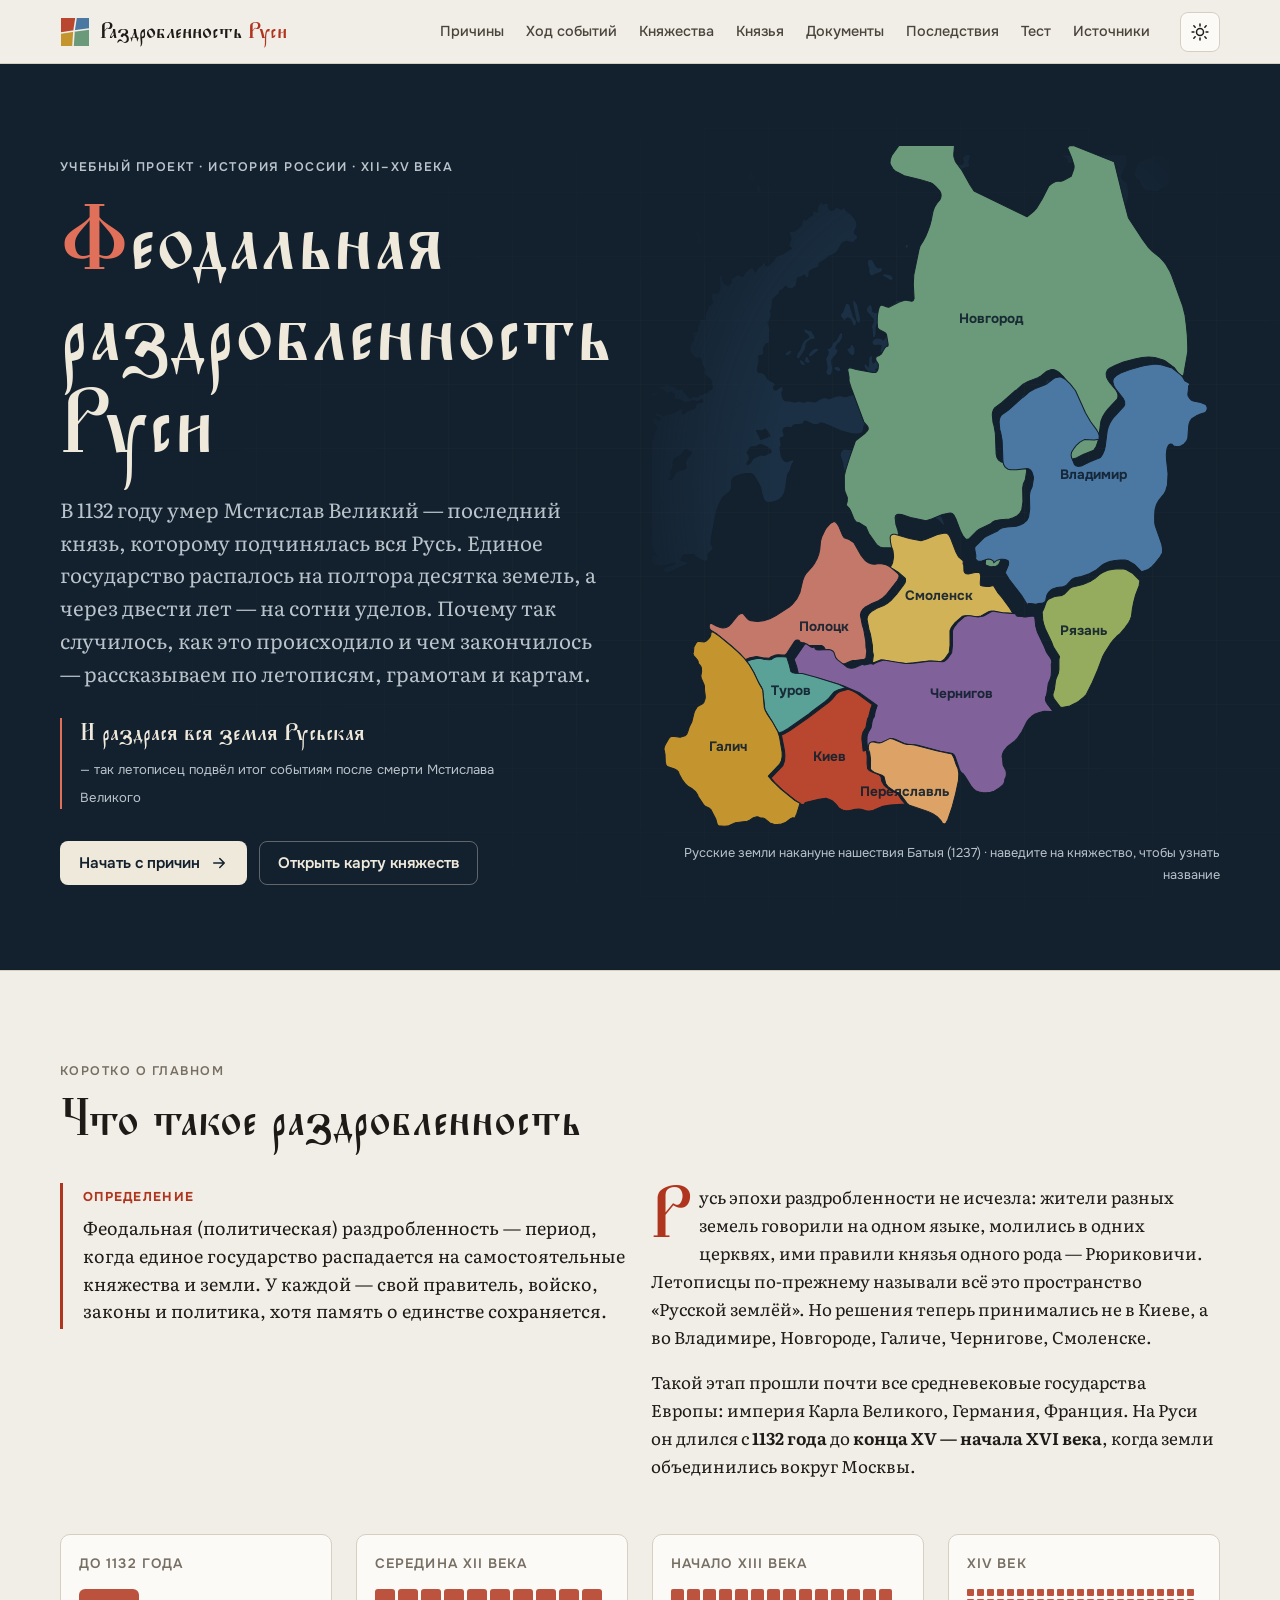
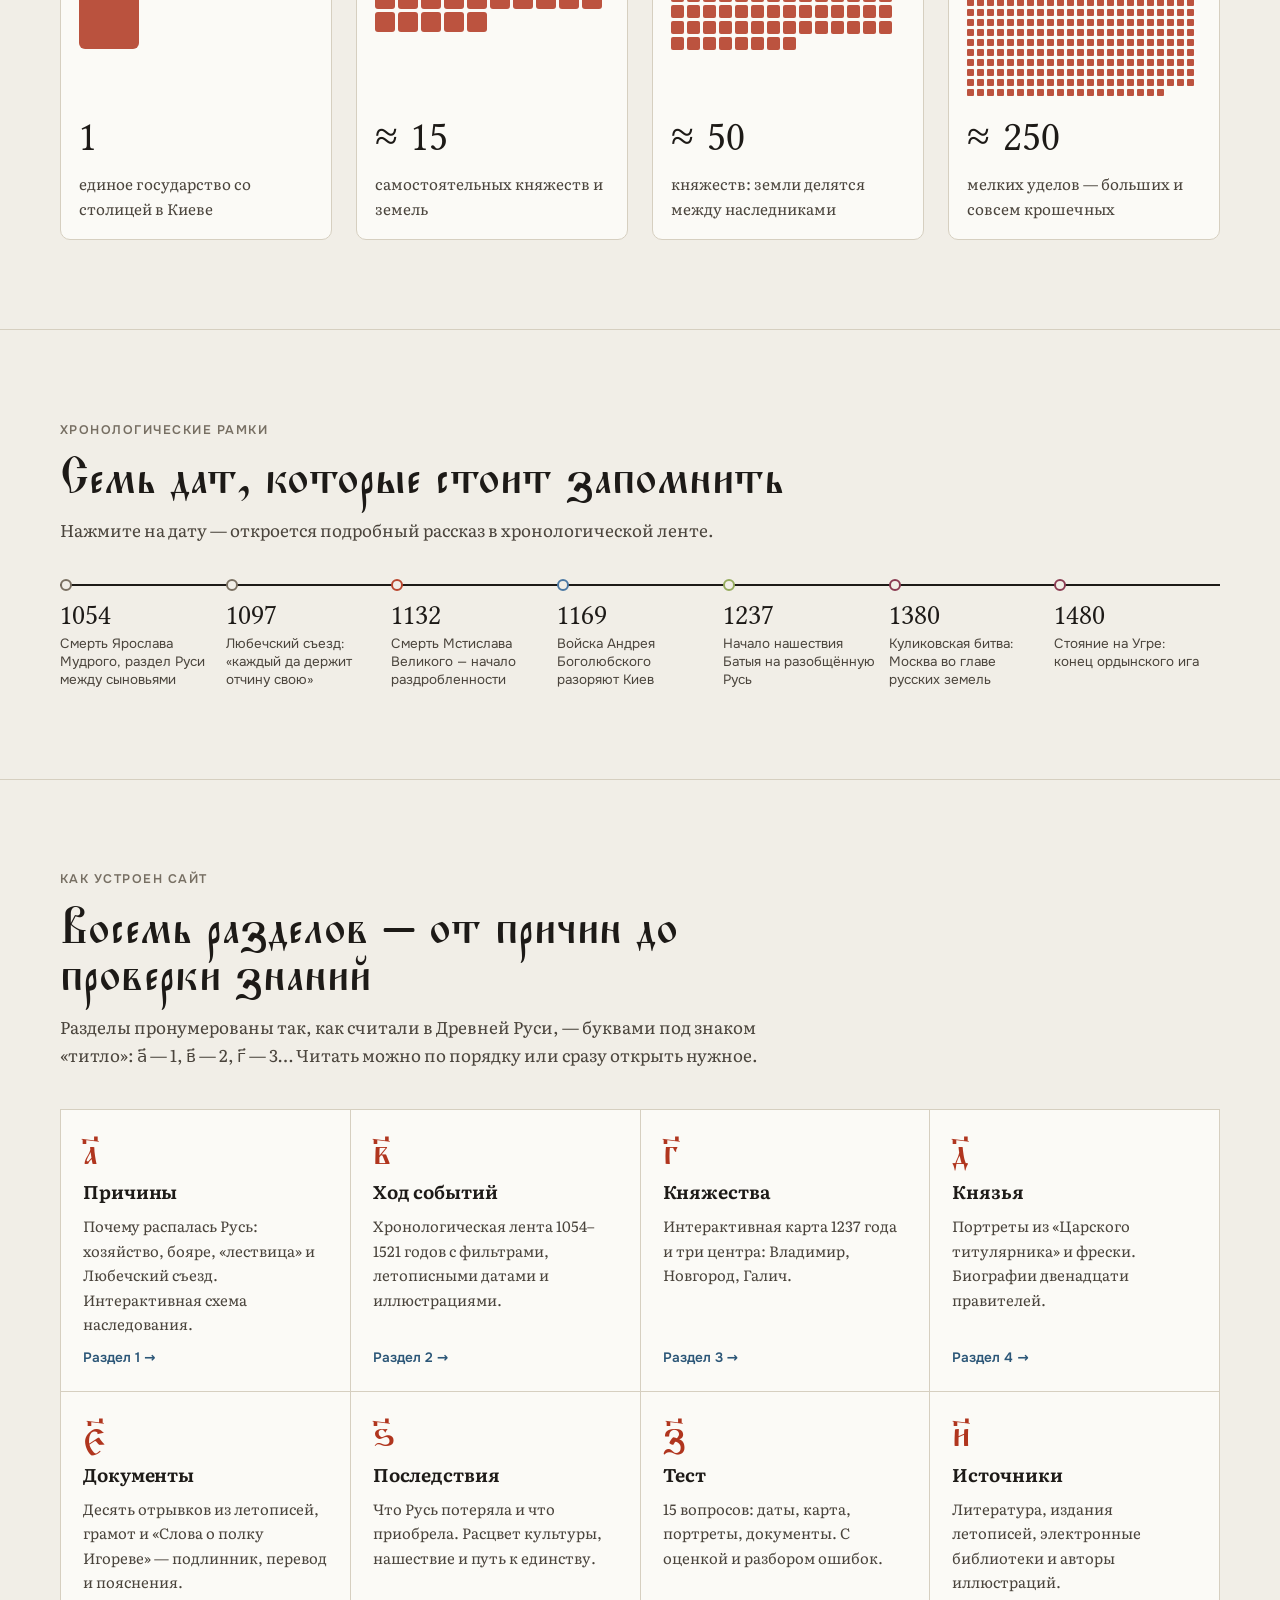
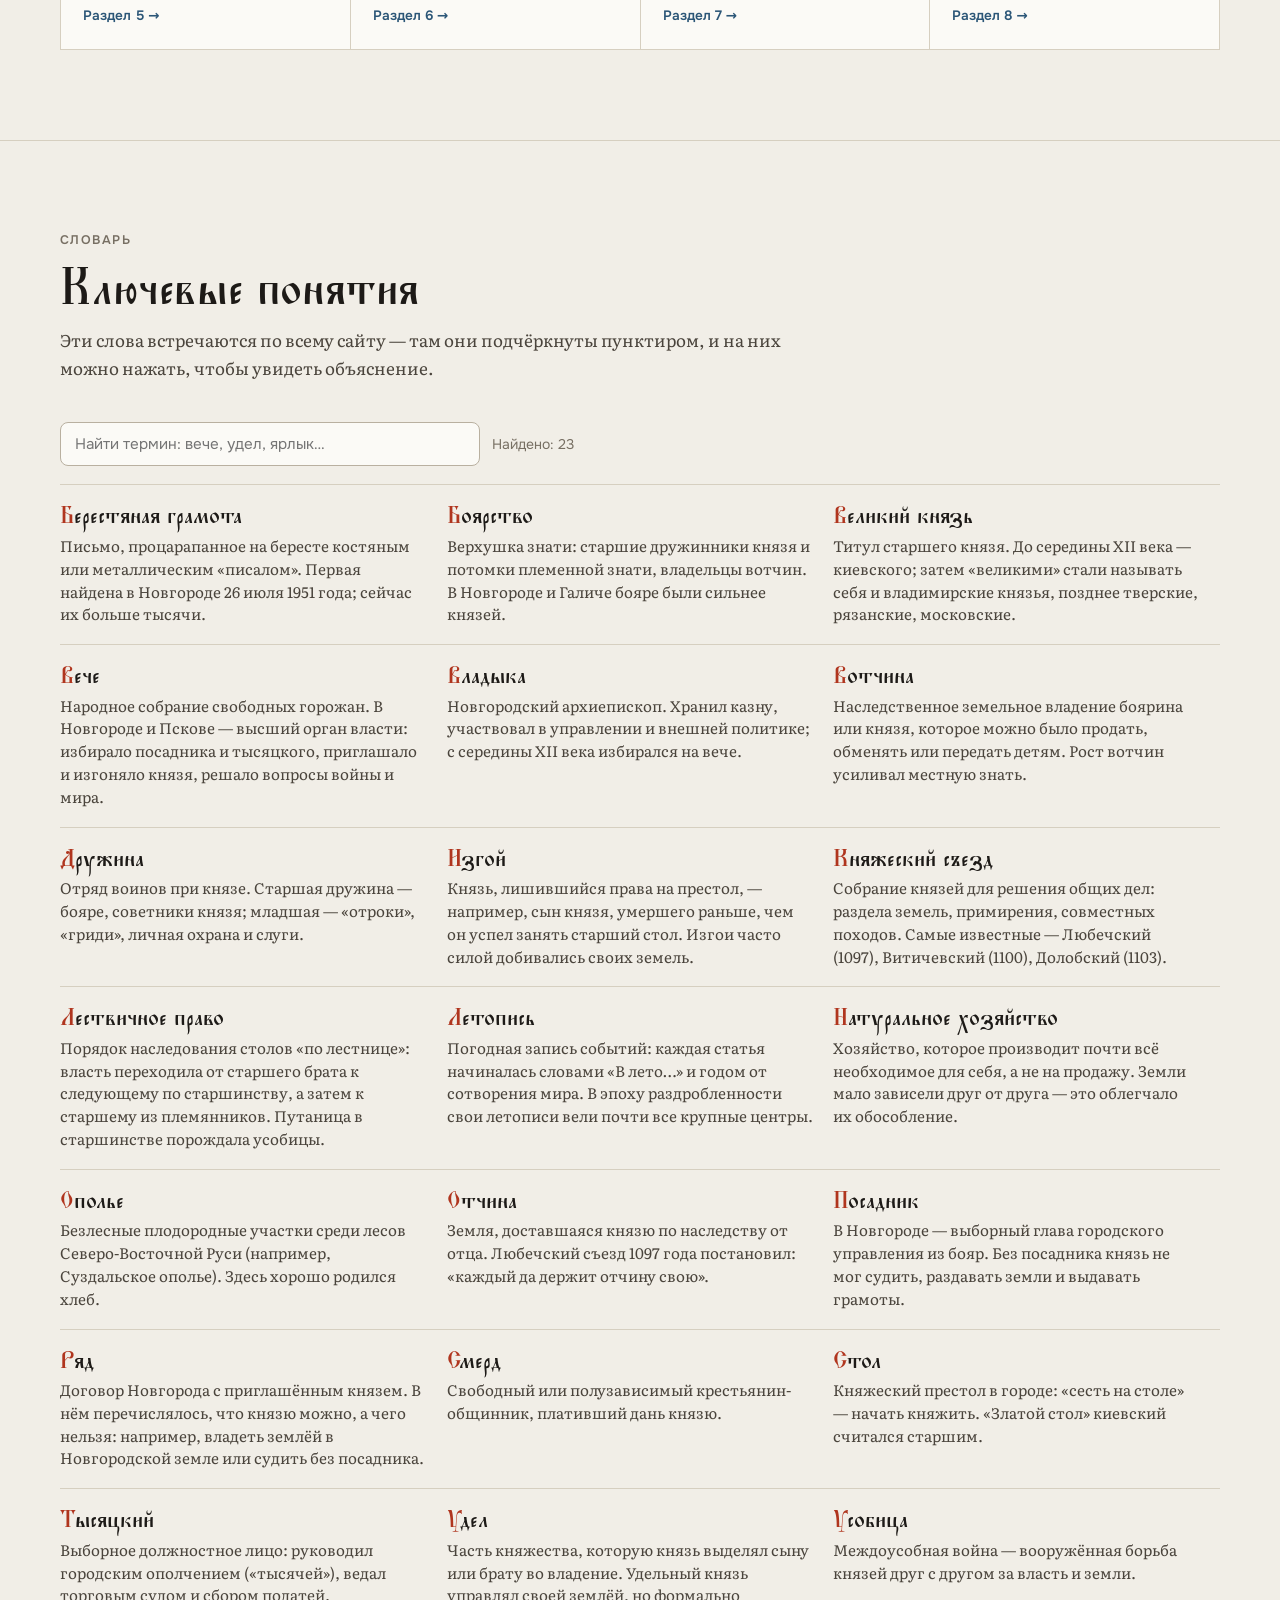
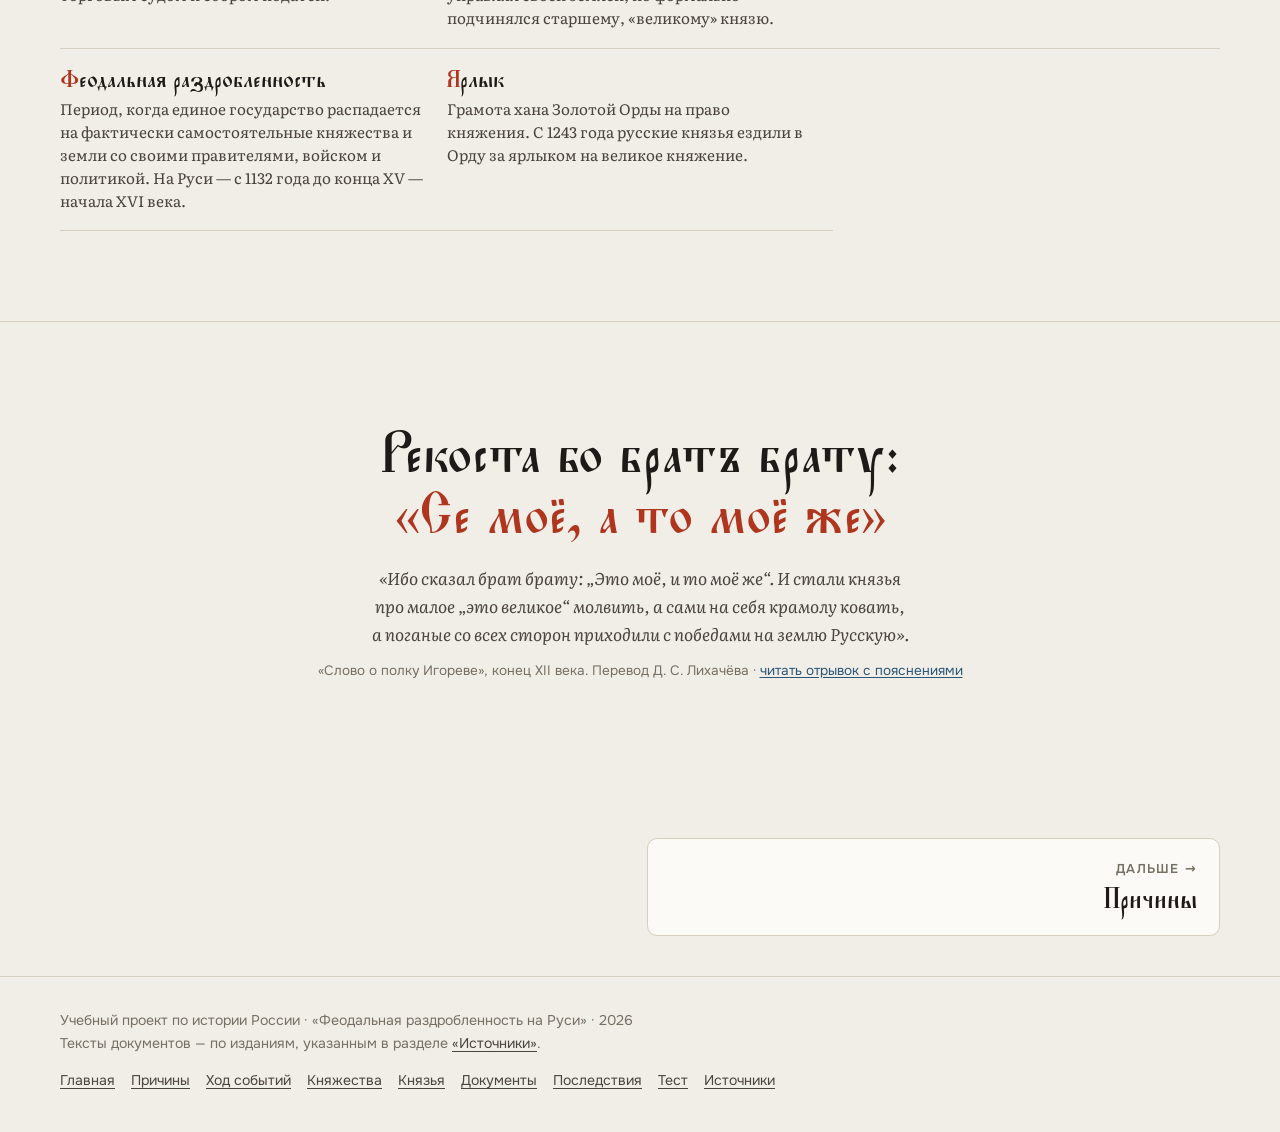
==== commit efa13325: "Исправления по итогам проверки: боковые отступы страниц, кнопки-термины, фактические уточнения (Любе" ====
--- a/index.html
+++ b/index.html
@@ -120,7 +120,7 @@
       <a href="hod.html#y1169" style="--c:var(--p-vladimir)"><span class="mr-year">1169</span><span class="mr-text">Войска Андрея Боголюбского разоряют Киев</span></a>
       <a href="hod.html#y1237" style="--c:var(--p-ryazan)"><span class="mr-year">1237</span><span class="mr-text">Начало нашествия Батыя на разобщённую Русь</span></a>
       <a href="hod.html#y1380" style="--c:var(--p-moscow)"><span class="mr-year">1380</span><span class="mr-text">Куликовская битва: Москва во главе русских земель</span></a>
-      <a href="hod.html#y1480" style="--c:var(--p-moscow)"><span class="mr-year">1480</span><span class="mr-text">Стояние на Угре: единое государство, конец ига</span></a>
+      <a href="hod.html#y1480" style="--c:var(--p-moscow)"><span class="mr-year">1480</span><span class="mr-text">Стояние на Угре: конец ордынского ига</span></a>
     </nav>
   </div>
 </section>
--- a/assets/css/fonts.css
+++ b/assets/css/fonts.css
@@ -1,3 +1,12 @@
+/* Ponomar — одним файлом: буквы и знак «титло» (U+0483) должны быть в одном шрифте,
+   иначе Safari не может поставить титло над буквой и рисует квадрат. */
+@font-face {
+  font-family: 'Ponomar';
+  font-style: normal;
+  font-weight: 400;
+  font-display: swap;
+  src: url(../fonts/ponomar.woff2) format('woff2');
+}
 @font-face {
   font-family: 'Literata';
   font-style: italic;
@@ -70,27 +79,3 @@
   src: url(../fonts/onest-latin-400_700-normal.woff2) format('woff2');
   unicode-range: U+0000-00FF, U+0131, U+0152-0153, U+02BB-02BC, U+02C6, U+02DA, U+02DC, U+0304, U+0308, U+0329, U+2000-206F, U+20AC, U+2122, U+2191, U+2193, U+2212, U+2215, U+FEFF, U+FFFD;
 }
-@font-face {
-  font-family: 'Ponomar';
-  font-style: normal;
-  font-weight: 400;
-  font-display: swap;
-  src: url(../fonts/ponomar-cyrillic-ext-400-normal.woff2) format('woff2');
-  unicode-range: U+0460-052F, U+1C80-1C8A, U+20B4, U+2DE0-2DFF, U+A640-A69F, U+FE2E-FE2F;
-}
-@font-face {
-  font-family: 'Ponomar';
-  font-style: normal;
-  font-weight: 400;
-  font-display: swap;
-  src: url(../fonts/ponomar-cyrillic-400-normal.woff2) format('woff2');
-  unicode-range: U+0301, U+0400-045F, U+0490-0491, U+04B0-04B1, U+2116;
-}
-@font-face {
-  font-family: 'Ponomar';
-  font-style: normal;
-  font-weight: 400;
-  font-display: swap;
-  src: url(../fonts/ponomar-latin-400-normal.woff2) format('woff2');
-  unicode-range: U+0000-00FF, U+0131, U+0152-0153, U+02BB-02BC, U+02C6, U+02DA, U+02DC, U+0304, U+0308, U+0329, U+2000-206F, U+20AC, U+2122, U+2191, U+2193, U+2212, U+2215, U+FEFF, U+FFFD;
-}
--- a/assets/css/style.css
+++ b/assets/css/style.css
@@ -148,7 +148,7 @@
 .h1 {
   font-family: var(--f-display);
   font-size: clamp(2.5rem, 6.4vw, 5.4rem);
-  line-height: .98;
+  line-height: 1.12;
 }
 .h2, .section-title {
   font-family: var(--f-display);
@@ -187,7 +187,7 @@
    Шапка и навигация
    ========================================================================== */
 .site-header {
-  position: sticky; top: 0; z-index: 50;
+  position: sticky; top: env(safe-area-inset-top, 0px); z-index: 50;
   height: var(--header-h);
   background: color-mix(in srgb, var(--bg) 88%, transparent);
   backdrop-filter: saturate(1.4) blur(10px);
@@ -282,7 +282,7 @@
 /* ==========================================================================
    Раскладка статьи с оглавлением
    ========================================================================== */
-.article-layout { display: grid; grid-template-columns: 220px minmax(0, 1fr); gap: clamp(28px, 4vw, 64px); padding: clamp(32px, 5vw, 64px) 0 40px; }
+.article-layout { display: grid; grid-template-columns: 220px minmax(0, 1fr); gap: clamp(28px, 4vw, 64px); padding-block: clamp(32px, 5vw, 64px) 40px; }
 .toc { position: sticky; top: calc(var(--header-h) + 24px); align-self: start; font-family: var(--f-ui); font-size: .9rem; }
 .toc-title { font-size: .74rem; font-weight: 600; letter-spacing: .12em; text-transform: uppercase; color: var(--ink-3); margin-bottom: 10px; }
 .toc ol { list-style: none; margin: 0; padding: 0; border-left: 1px solid var(--line); }
@@ -423,7 +423,7 @@
 
 /* Термин с подсказкой */
 .term {
-  border-bottom: 1px dotted currentColor; cursor: help; text-decoration: none; color: inherit;
+  border: 0; border-bottom: 1px dotted currentColor; cursor: help; text-decoration: none; color: inherit;
   background: none; padding: 0; font: inherit;
 }
 .term:hover, .term[aria-expanded="true"] { color: var(--azure); }
@@ -435,9 +435,8 @@
 .term-pop strong { display: block; font-family: var(--f-display); font-weight: 400; font-size: 1.2rem; margin-bottom: 4px; }
 
 /* Раскрытие при прокрутке */
-.js .reveal { opacity: 0; transform: translateY(14px); transition: opacity .6s ease, transform .6s ease; }
-.js .reveal.is-visible { opacity: 1; transform: none; }
-@media (prefers-reduced-motion: reduce) { .js .reveal { opacity: 1; transform: none; transition: none; } }
+/* Блоки видны сразу: страница полна в состоянии покоя (важно для превью и печати) */
+.reveal { opacity: 1; }
 
 /* Разделитель-орнамент */
 .ornament { display: flex; align-items: center; gap: 14px; color: var(--cinnabar); margin: 2.4rem 0; }
@@ -461,7 +460,7 @@
 }
 .hero-grid {
   display: grid; grid-template-columns: minmax(0, 1fr) minmax(0, 1.05fr); gap: clamp(20px, 4vw, 56px);
-  align-items: center; min-height: min(calc(100vh - var(--header-h)), 860px); padding: clamp(40px, 6vw, 72px) 0;
+  align-items: center; padding-block: clamp(40px, 6vw, 72px);
   position: relative;
 }
 .hero .eyebrow { color: var(--hero-ink-2); }
@@ -499,7 +498,7 @@
 .hero-map.is-split .hm-label { opacity: .9; }
 .hm-outline { fill: none; stroke: #efe9dc; stroke-width: 2.4; opacity: .85; transition: opacity .5s ease .3s; pointer-events: none; }
 .hero-map.is-split .hm-outline { opacity: 0; }
-@media (max-width: 600px) { .hm-label { font-size: 30px; } }
+@media (max-width: 600px) { .hm-label { font-size: 25px; } }
 @media (prefers-reduced-motion: reduce) { .hm-g, .hm-piece, .hm-label, .hm-outline { transition: none; } }
 
 /* Дробление: точки-земли */
@@ -648,11 +647,11 @@
 @media (max-width: 700px) { .tl-eras { flex-direction: column; } .tl-eras a { border-right: 0; border-bottom: 1px solid var(--line); } .tl-eras a:last-child { border-bottom: 0; } }
 
 .timeline { position: relative; list-style: none; margin: 0; padding: 0; }
-.timeline::before { content: ""; position: absolute; left: 124px; top: 0; bottom: 0; width: 2px; background: var(--line); }
-.tl-era-head { padding: 34px 0 18px 156px; position: relative; margin: 0; }
+.timeline::before { content: ""; position: absolute; left: 141px; top: 0; bottom: 0; width: 2px; background: var(--line); }
+.tl-era-head { padding: 34px 0 18px 174px; position: relative; margin: 0; }
 .tl-era-head h3 { font-family: var(--f-display); font-weight: 400; font-size: clamp(1.5rem, 2.6vw, 2rem); }
 .tl-era-head p { margin: 4px 0 0; color: var(--ink-3); font-family: var(--f-ui); font-size: .9rem; }
-.tl-era-head::before { content: ""; position: absolute; left: 117px; top: 44px; width: 16px; height: 16px; background: var(--cinnabar); transform: rotate(45deg); }
+.tl-era-head::before { content: ""; position: absolute; left: 134px; top: 44px; width: 16px; height: 16px; background: var(--cinnabar); transform: rotate(45deg); }
 .tl-item { display: grid; grid-template-columns: 110px 28px minmax(0, 1fr); gap: 0 18px; margin: 0; padding: 0 0 18px; }
 .tl-item[hidden] { display: none; }
 .tl-date { text-align: right; padding-top: 14px; }
@@ -662,12 +661,14 @@
 .tl-marker::before { content: ""; position: absolute; left: 7px; top: 20px; width: 14px; height: 14px; border-radius: 50%; background: var(--bg); border: 3px solid var(--c, var(--ink-3)); }
 .tl-card { background: var(--surface); border: 1px solid var(--line); border-radius: var(--radius); overflow: hidden; }
 .tl-card > button {
-  all: unset; box-sizing: border-box; display: grid; grid-template-columns: minmax(0, 1fr) auto; gap: 6px 14px; width: 100%; padding: 14px 18px; cursor: pointer;
-}
+  all: unset; box-sizing: border-box; display: grid; grid-template-columns: minmax(0, 1fr) auto auto; gap: 6px 14px; width: 100%; padding: 14px 18px; cursor: pointer;
+}
+.tl-thumb { grid-column: 2; grid-row: 1 / span 2; align-self: center; width: 52px; height: 52px; object-fit: cover; border-radius: 6px; transition: opacity .2s; }
+.tl-card.is-open .tl-thumb { opacity: 0; }
 .tl-card > button:focus-visible { box-shadow: inset var(--focus); }
 .tl-card h4 { font-family: var(--f-body); font-weight: 650; font-size: 1.08rem; grid-column: 1; }
 .tl-card .tl-meta { grid-column: 1; display: flex; gap: 12px; flex-wrap: wrap; }
-.tl-card .tl-plus { grid-column: 2; grid-row: 1 / span 2; align-self: center; width: 30px; height: 30px; border-radius: 50%; border: 1px solid var(--line-strong); display: grid; place-items: center; font-family: var(--f-ui); color: var(--ink-3); transition: transform .2s; }
+.tl-card .tl-plus { grid-column: 3; grid-row: 1 / span 2; align-self: center; width: 30px; height: 30px; border-radius: 50%; border: 1px solid var(--line-strong); display: grid; place-items: center; font-family: var(--f-ui); color: var(--ink-3); transition: transform .2s; }
 .tl-card.is-open .tl-plus { transform: rotate(45deg); }
 .tl-body { display: none; padding: 0 18px 18px; }
 .tl-card.is-open .tl-body { display: grid; grid-template-columns: minmax(0, 1fr) auto; gap: 18px; }
@@ -690,39 +691,42 @@
 .tl-empty { padding: 20px; text-align: center; color: var(--ink-3); font-family: var(--f-ui); }
 
 /* Этапы */
-.stages { display: grid; grid-template-columns: repeat(3, minmax(0, 1fr)); gap: 18px; }
+.stages { display: grid; grid-template-columns: repeat(4, minmax(0, 1fr)); gap: 16px; }
 .stage { background: var(--surface); border: 1px solid var(--line); border-radius: var(--radius); padding: 22px; }
 .stage .when { font-family: var(--f-display); font-size: 1.7rem; color: var(--cinnabar); line-height: 1.05; display: block; margin-bottom: 8px; }
 .stage h3 { margin-bottom: 8px; }
 .stage p { font-size: .96rem; margin: 0; color: var(--ink-2); }
-@media (max-width: 860px) { .stages { grid-template-columns: 1fr; } }
+@media (max-width: 1200px) { .stages { grid-template-columns: repeat(2, minmax(0, 1fr)); } }
+@media (max-width: 560px) { .stages { grid-template-columns: 1fr; } }
 
 /* ==========================================================================
    Интерактивная карта
    ========================================================================== */
-.map-shell { display: grid; grid-template-columns: minmax(0, 1.35fr) minmax(300px, 1fr); gap: 0; background: var(--surface); border: 1px solid var(--line); border-radius: var(--radius); overflow: hidden; }
+.map-shell { display: grid; grid-template-columns: minmax(0, 1.6fr) minmax(280px, 1fr); gap: 0; background: var(--surface); border: 1px solid var(--line); border-radius: var(--radius); overflow: hidden; }
 .map-stage { position: relative; background: #e9e4d8; border-right: 1px solid var(--line); min-width: 0; }
 :root[data-theme="dark"] .map-stage { background: #1a222c; }
 @media (prefers-color-scheme: dark) { :root:not([data-theme="light"]) .map-stage { background: #1a222c; } }
 .map-svg { width: 100%; height: auto; display: block; touch-action: manipulation; }
+.map-svg.is-zoomed { touch-action: none; }
+.map-svg.compact .m-city.major text { display: none; }
 .map-svg .m-land { fill: #ece7dc; }
 .map-svg .m-foreign { fill: #d8d1c2; }
 .map-svg .m-water { fill: #bccbd5; }
-.map-svg .m-river { fill: none; stroke: #8aa3b4; stroke-linecap: round; stroke-linejoin: round; }
-.map-svg .m-piece { fill: var(--c); fill-opacity: .82; stroke: #f7f4ec; stroke-width: 1.3; stroke-linejoin: round; cursor: pointer; transition: fill-opacity .2s, filter .2s; }
+.map-svg .m-river { fill: none; stroke: #8aa3b4; stroke-linecap: round; stroke-linejoin: round; vector-effect: non-scaling-stroke; }
+.map-svg .m-piece { fill: var(--c); fill-opacity: .82; stroke: #f7f4ec; stroke-width: 1.3; stroke-linejoin: round; cursor: pointer; transition: fill-opacity .2s, filter .2s; vector-effect: non-scaling-stroke; }
 .map-svg .m-piece:hover { fill-opacity: 1; }
 .map-svg .m-piece.is-active { fill-opacity: 1; stroke: #1d1a17; stroke-width: 2.2; }
 .map-svg.has-active .m-piece:not(.is-active) { fill-opacity: .45; }
 .map-svg .m-piece:focus-visible { outline: none; stroke: #1d1a17; stroke-width: 2.5; }
-.map-svg .m-city circle { fill: #fff; stroke: #1d1a17; stroke-width: 1.2; }
+.map-svg .m-city circle { fill: #fff; stroke: #1d1a17; stroke-width: 1.2; vector-effect: non-scaling-stroke; }
 .map-svg .m-city.capital circle { stroke-width: 1.8; }
 .map-svg .m-city.capital .core { fill: #1d1a17; stroke: none; }
-.map-svg .m-city text { font-family: var(--f-ui); font-size: 10.5px; fill: #1d1a17; paint-order: stroke; stroke: rgba(247, 244, 236, .85); stroke-width: 3px; stroke-linejoin: round; pointer-events: none; }
-.map-svg .m-city.capital text { font-size: 13px; font-weight: 700; }
+.map-svg .m-city text { font-family: var(--f-ui); font-weight: 500; fill: #1d1a17; paint-order: stroke; stroke: rgba(247, 244, 236, .9); stroke-width: 3px; stroke-linejoin: round; pointer-events: none; vector-effect: non-scaling-stroke; }
+.map-svg .m-city.capital text { font-weight: 700; }
 .map-svg .m-city.minor { display: none; }
 .map-svg.show-minor .m-city.minor { display: block; }
-.map-svg .m-region-label { font-family: var(--f-ui); font-size: 12px; letter-spacing: .25em; text-transform: uppercase; fill: #6d6555; pointer-events: none; font-weight: 600; }
-.map-svg .m-sea-label { font-family: var(--f-body); font-style: italic; font-size: 13px; fill: #4f6f86; pointer-events: none; letter-spacing: .04em; }
+.map-svg .m-region-label { font-family: var(--f-ui); font-size: var(--fs-region, 12px); letter-spacing: .22em; text-transform: uppercase; fill: #6d6555; pointer-events: none; font-weight: 600; }
+.map-svg .m-sea-label { font-family: var(--f-body); font-style: italic; font-size: var(--fs-sea, 13px); fill: #4f6f86; pointer-events: none; letter-spacing: .04em; }
 :root[data-theme="dark"] .map-svg .m-land { fill: #26303b; }
 :root[data-theme="dark"] .map-svg .m-foreign { fill: #303a46; }
 :root[data-theme="dark"] .map-svg .m-water { fill: #142334; }
@@ -798,7 +802,8 @@
 .power-node { padding: 10px 14px; border-radius: 8px; background: var(--surface-2); border: 1px solid var(--line-strong); text-align: center; line-height: 1.3; max-width: 100%; }
 .power-node.top { background: var(--c, var(--ink)); color: #fff; border-color: transparent; font-weight: 700; }
 .power-node small { display: block; color: inherit; opacity: .75; font-size: .76rem; font-weight: 400; }
-.power-row { display: flex; gap: 8px; justify-content: center; flex-wrap: wrap; }
+.power-row { display: flex; gap: 6px; justify-content: center; flex-wrap: nowrap; width: 100%; }
+.power-row .power-node { flex: 1 1 0; min-width: 0; padding: 8px 6px; font-size: .8rem; }
 .power-arrow { width: 2px; height: 22px; background: var(--ink-3); position: relative; margin: 2px 0 6px; }
 .power-arrow::after { content: ""; position: absolute; bottom: -5px; left: -4px; border: 5px solid transparent; border-top: 6px solid var(--ink-3); border-bottom: 0; }
 .power-arrow + .note-inline { margin-top: -4px; }
@@ -922,11 +927,14 @@
 .gallery .g-narrow { grid-column: span 5; }
 .gallery .g-third { grid-column: span 4; }
 .gallery .figure img { aspect-ratio: 4 / 3; object-fit: cover; }
-.gallery .g-tall img { aspect-ratio: 3 / 4; }
+.gallery .g-wide img { aspect-ratio: 7 / 4.6; }
+.gallery .g-narrow img { aspect-ratio: 5 / 4.6; }
+.gallery .g-full { grid-column: 1 / -1; }
+.gallery .g-full img { aspect-ratio: auto; }
 @media (max-width: 760px) { .gallery .g-wide, .gallery .g-narrow, .gallery .g-third { grid-column: 1 / -1; } }
 
-.unify { list-style: none; padding: 0; margin: 0; display: grid; grid-template-columns: repeat(auto-fit, minmax(150px, 1fr)); gap: 0; border-top: 2px solid var(--p-moscow); }
-.unify li { margin: 0; padding: 14px 14px 0 0; position: relative; }
+.unify { list-style: none; padding: 0; margin: 0; display: grid; grid-template-columns: repeat(auto-fit, minmax(130px, 1fr)); gap: 26px 0; }
+.unify li { margin: 0; padding: 16px 14px 0 0; position: relative; border-top: 2px solid var(--p-moscow); }
 .unify li::before { content: ""; position: absolute; top: -7px; left: 0; width: 12px; height: 12px; background: var(--bg); border: 2px solid var(--p-moscow); border-radius: 50%; }
 .unify b { font-family: var(--f-display); font-weight: 400; font-size: 1.7rem; display: block; line-height: 1; }
 .unify span { font-family: var(--f-ui); font-size: .86rem; color: var(--ink-2); display: block; margin-top: 6px; line-height: 1.35; }
@@ -1006,7 +1014,7 @@
 /* ==========================================================================
    Подвал
    ========================================================================== */
-.pager { display: grid; grid-template-columns: repeat(2, minmax(0, 1fr)); gap: 14px; padding: 40px 0; }
+.pager { display: grid; grid-template-columns: repeat(2, minmax(0, 1fr)); gap: 14px; padding-block: 40px; }
 .pager a { display: flex; flex-direction: column; gap: 6px; padding: 20px 22px; border: 1px solid var(--line); border-radius: var(--radius); background: var(--surface); text-decoration: none; color: var(--ink); transition: border-color .2s; }
 .pager a:hover { border-color: var(--azure); }
 .pager .dir { font-family: var(--f-ui); font-size: .8rem; letter-spacing: .1em; text-transform: uppercase; color: var(--ink-3); font-weight: 600; }
@@ -1026,3 +1034,15 @@
   body { background: #fff; color: #000; }
   .article-layout { grid-template-columns: 1fr; }
 }
+
+/* Таблицы на телефоне: строки превращаются в карточки */
+@media (max-width: 640px) {
+  .table-wrap table { min-width: 0; }
+  .table-wrap thead { display: none; }
+  .table-wrap tr { display: block; padding: 12px 16px; border-bottom: 1px solid var(--line); }
+  .table-wrap tr:last-child { border-bottom: 0; }
+  .table-wrap th, .table-wrap td { display: block; width: auto; padding: 3px 0; border: 0; }
+  .table-wrap tbody th { color: var(--cinnabar); width: auto; }
+  .table-wrap td[data-label]::before { content: attr(data-label) ": "; font-family: var(--f-ui); font-size: .78rem; font-weight: 600; color: var(--ink-3); }
+  .credits td:first-child { width: auto; }
+}
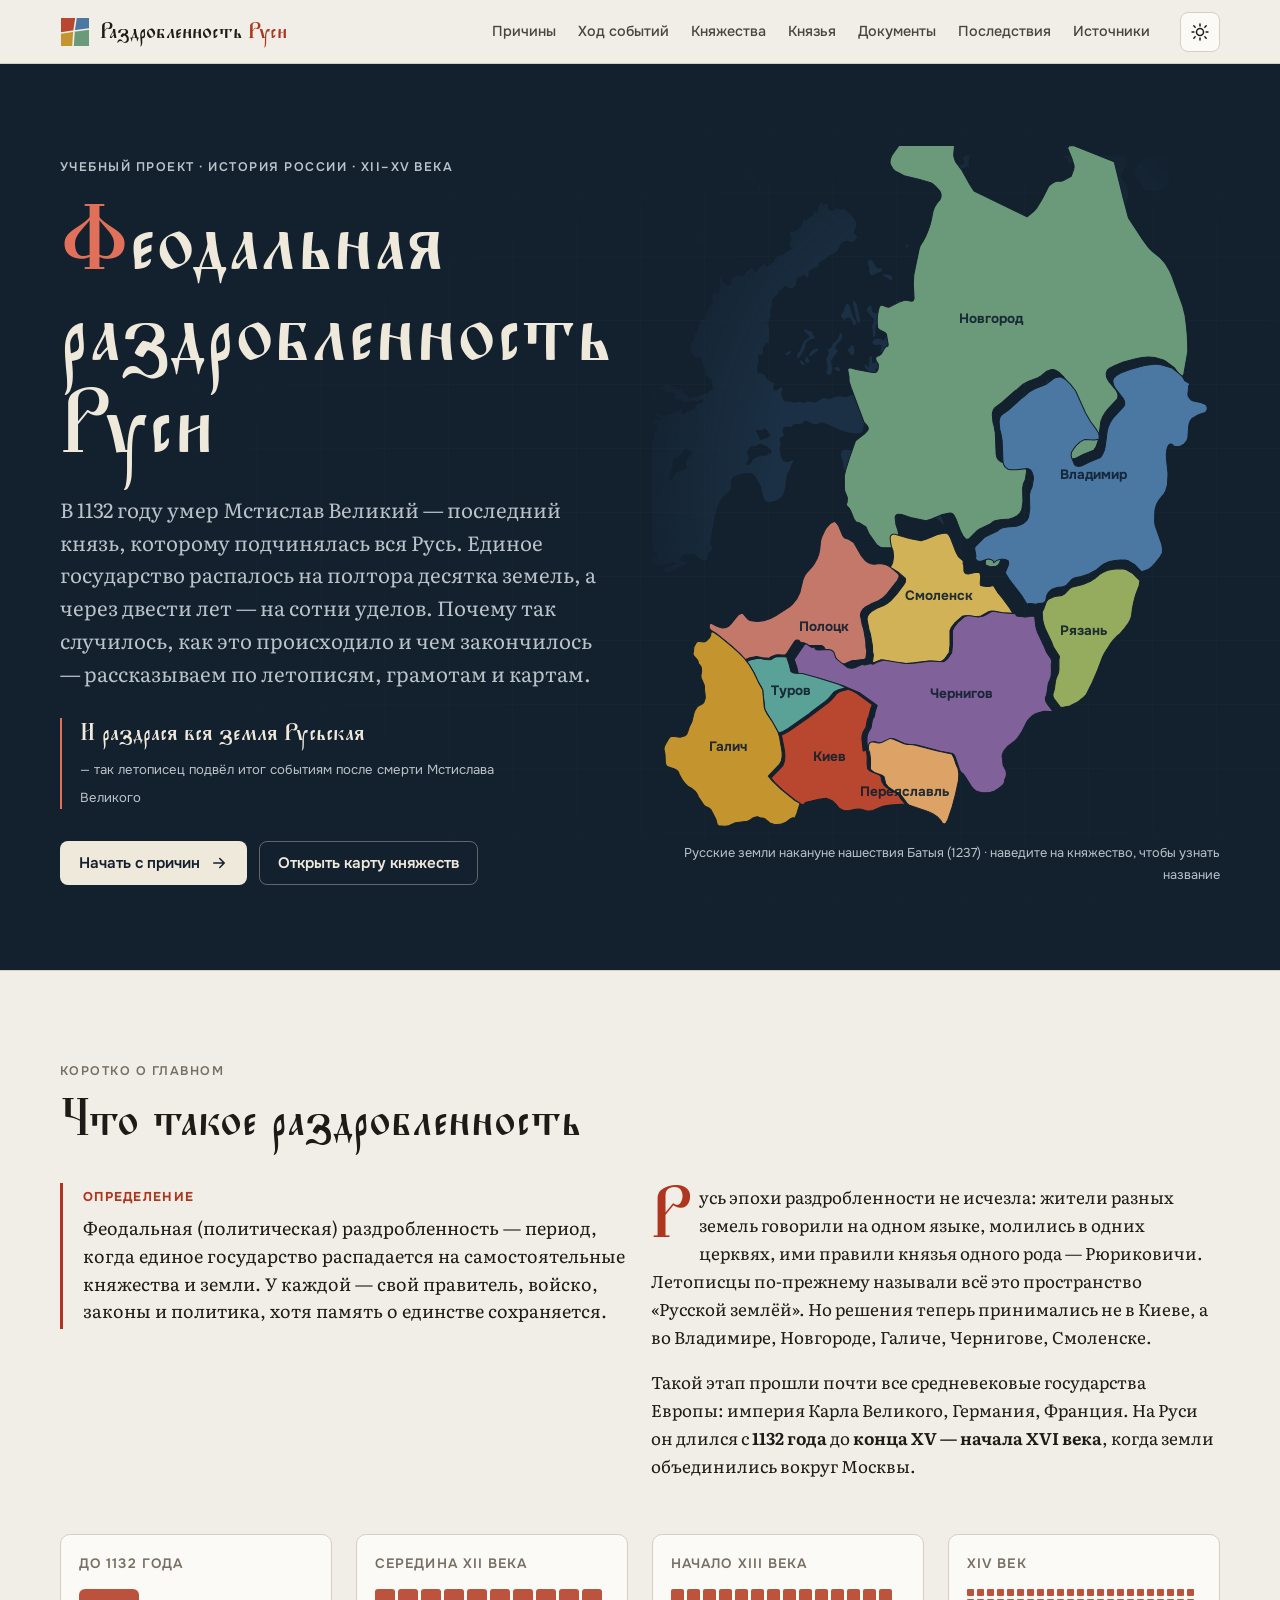
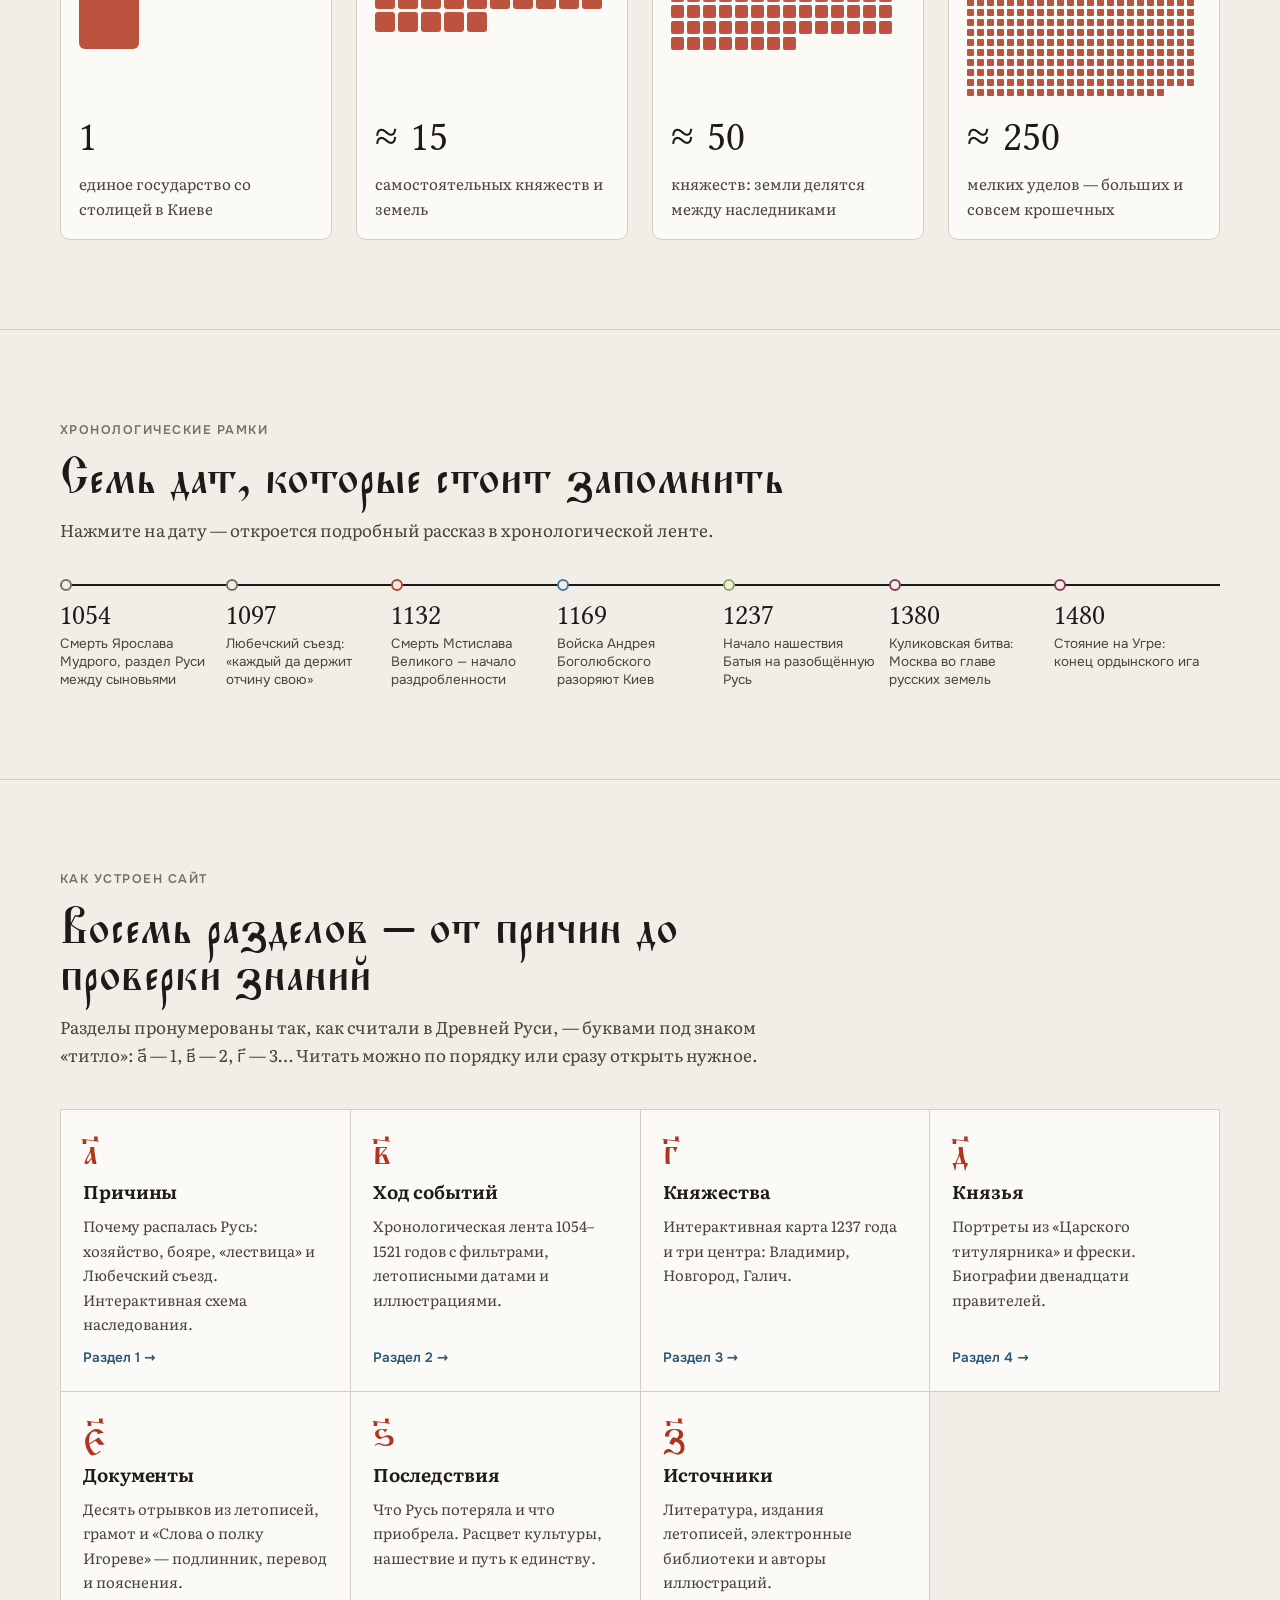
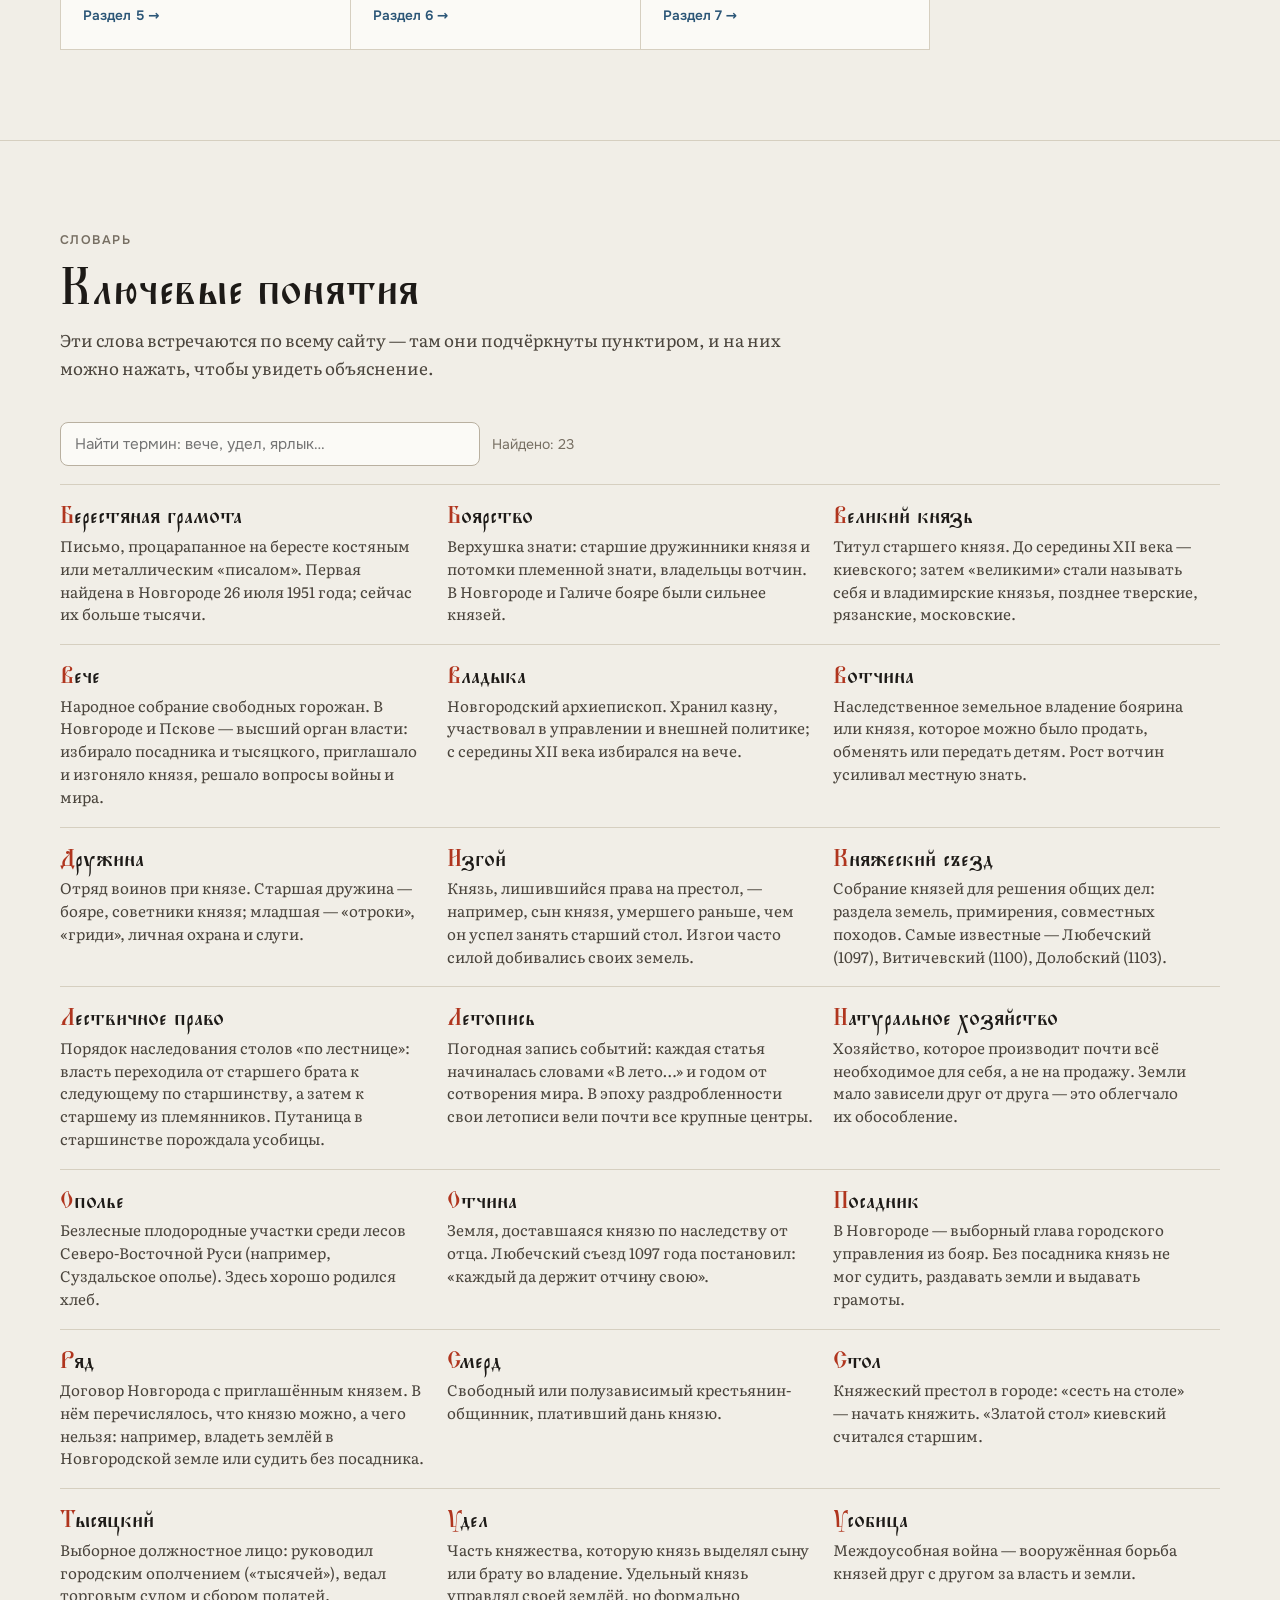
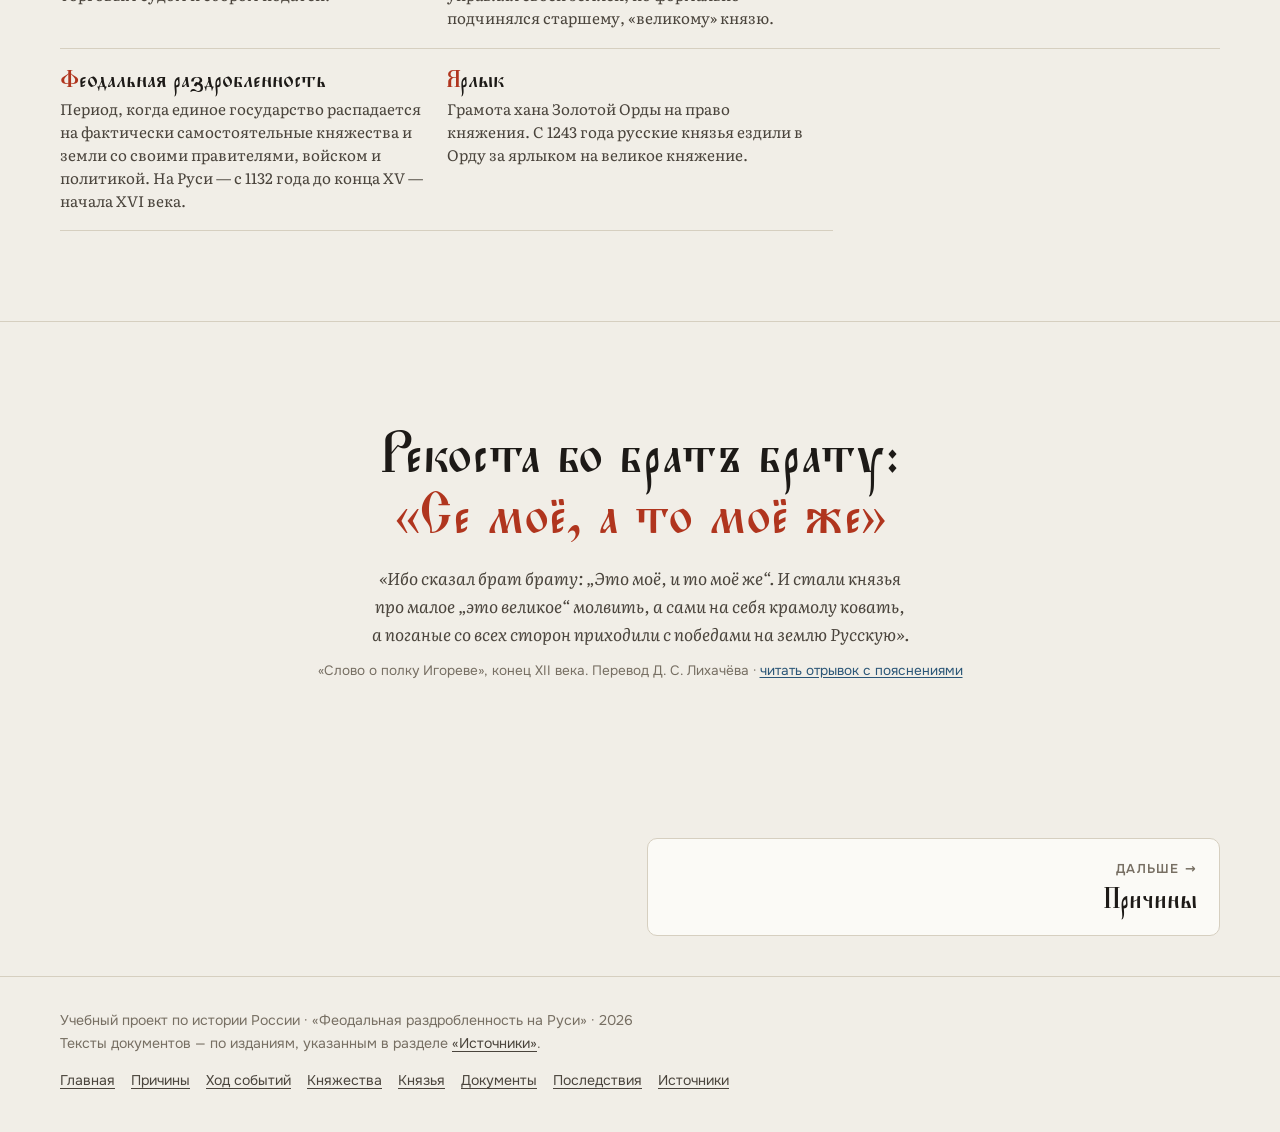
==== commit d3ace43c: "Убрать тесты с обоих сайтов Первый сайт: удалена страница «Тест» (test.html, quiz.js), ссылки на неё" ====
--- a/index.html
+++ b/index.html
@@ -27,7 +27,7 @@
     <a class="brand" href="index.html" aria-label="На главную: Феодальная раздробленность Руси"><svg class="brand-mark" viewBox="0 0 30 30" aria-hidden="true"><path class="bm-1" d="M1 1H16L14 14L1 16Z" fill="var(--p-kiev)"/><path class="bm-2" d="M16 1H29V12L14 14Z" fill="var(--p-vladimir)"/><path class="bm-3" d="M1 16L14 14L13 29H1Z" fill="var(--p-galich)"/><path class="bm-4" d="M14 14L29 12V29H13Z" fill="var(--p-novgorod)"/><g fill="none" stroke="var(--bg)" stroke-width="1.6" stroke-linejoin="round"><path d="M16 1L14 14L13 29M1 16L14 14L29 12"/></g></svg><span class="brand-text">Раздробленность <span>Руси</span></span></a>
     <nav class="nav" id="site-nav" aria-label="Разделы сайта">
       <ul class="nav-list">
-        <li><a href="prichiny.html"><span class="n" aria-hidden="true">а҃</span>Причины</a></li><li><a href="hod.html"><span class="n" aria-hidden="true">в҃</span>Ход событий</a></li><li><a href="knyazhestva.html"><span class="n" aria-hidden="true">г҃</span>Княжества</a></li><li><a href="knyazya.html"><span class="n" aria-hidden="true">д҃</span>Князья</a></li><li><a href="dokumenty.html"><span class="n" aria-hidden="true">є҃</span>Документы</a></li><li><a href="posledstviya.html"><span class="n" aria-hidden="true">ѕ҃</span>Последствия</a></li><li><a href="test.html"><span class="n" aria-hidden="true">з҃</span>Тест</a></li><li><a href="istochniki.html"><span class="n" aria-hidden="true">и҃</span>Источники</a></li>
+        <li><a href="prichiny.html"><span class="n" aria-hidden="true">а҃</span>Причины</a></li><li><a href="hod.html"><span class="n" aria-hidden="true">в҃</span>Ход событий</a></li><li><a href="knyazhestva.html"><span class="n" aria-hidden="true">г҃</span>Княжества</a></li><li><a href="knyazya.html"><span class="n" aria-hidden="true">д҃</span>Князья</a></li><li><a href="dokumenty.html"><span class="n" aria-hidden="true">є҃</span>Документы</a></li><li><a href="posledstviya.html"><span class="n" aria-hidden="true">ѕ҃</span>Последствия</a></li><li><a href="istochniki.html"><span class="n" aria-hidden="true">з҃</span>Источники</a></li>
       </ul>
     </nav>
     <div class="header-actions">
@@ -139,8 +139,7 @@
       <a href="knyazya.html"><span class="cyr-num" aria-hidden="true">д҃</span><h3>Князья</h3><p>Портреты из «Царского титулярника» и фрески. Биографии двенадцати правителей.</p><span class="go">Раздел 4 →</span></a>
       <a href="dokumenty.html"><span class="cyr-num" aria-hidden="true">є҃</span><h3>Документы</h3><p>Десять отрывков из летописей, грамот и «Слова о полку Игореве» — подлинник, перевод и пояснения.</p><span class="go">Раздел 5 →</span></a>
       <a href="posledstviya.html"><span class="cyr-num" aria-hidden="true">ѕ҃</span><h3>Последствия</h3><p>Что Русь потеряла и что приобрела. Расцвет культуры, нашествие и путь к единству.</p><span class="go">Раздел 6 →</span></a>
-      <a href="test.html"><span class="cyr-num" aria-hidden="true">з҃</span><h3>Тест</h3><p>15 вопросов: даты, карта, портреты, документы. С оценкой и разбором ошибок.</p><span class="go">Раздел 7 →</span></a>
-      <a href="istochniki.html"><span class="cyr-num" aria-hidden="true">и҃</span><h3>Источники</h3><p>Литература, издания летописей, электронные библиотеки и авторы иллюстраций.</p><span class="go">Раздел 8 →</span></a>
+      <a href="istochniki.html"><span class="cyr-num" aria-hidden="true">з҃</span><h3>Источники</h3><p>Литература, издания летописей, электронные библиотеки и авторы иллюстраций.</p><span class="go">Раздел 7 →</span></a>
     </div>
   </div>
 </section>
@@ -173,7 +172,7 @@
 <footer class="site-footer">
   <div class="container">
     <p style="margin:0">Учебный проект по истории России · «Феодальная раздробленность на Руси» · 2026<br>Тексты документов — по изданиям, указанным в разделе <a href="istochniki.html">«Источники»</a>.</p>
-    <ul class="footer-nav"><li><a href="index.html">Главная</a></li><li><a href="prichiny.html">Причины</a></li><li><a href="hod.html">Ход событий</a></li><li><a href="knyazhestva.html">Княжества</a></li><li><a href="knyazya.html">Князья</a></li><li><a href="dokumenty.html">Документы</a></li><li><a href="posledstviya.html">Последствия</a></li><li><a href="test.html">Тест</a></li><li><a href="istochniki.html">Источники</a></li></ul>
+    <ul class="footer-nav"><li><a href="index.html">Главная</a></li><li><a href="prichiny.html">Причины</a></li><li><a href="hod.html">Ход событий</a></li><li><a href="knyazhestva.html">Княжества</a></li><li><a href="knyazya.html">Князья</a></li><li><a href="dokumenty.html">Документы</a></li><li><a href="posledstviya.html">Последствия</a></li><li><a href="istochniki.html">Источники</a></li></ul>
   </div>
 </footer>
 <button class="icon-btn to-top" type="button" aria-label="Наверх"><svg viewBox="0 0 24 24" fill="none" stroke="currentColor" stroke-width="1.8" stroke-linecap="round" stroke-linejoin="round"><path d="M12 19V5M6 11l6-6 6 6"/></svg></button>
